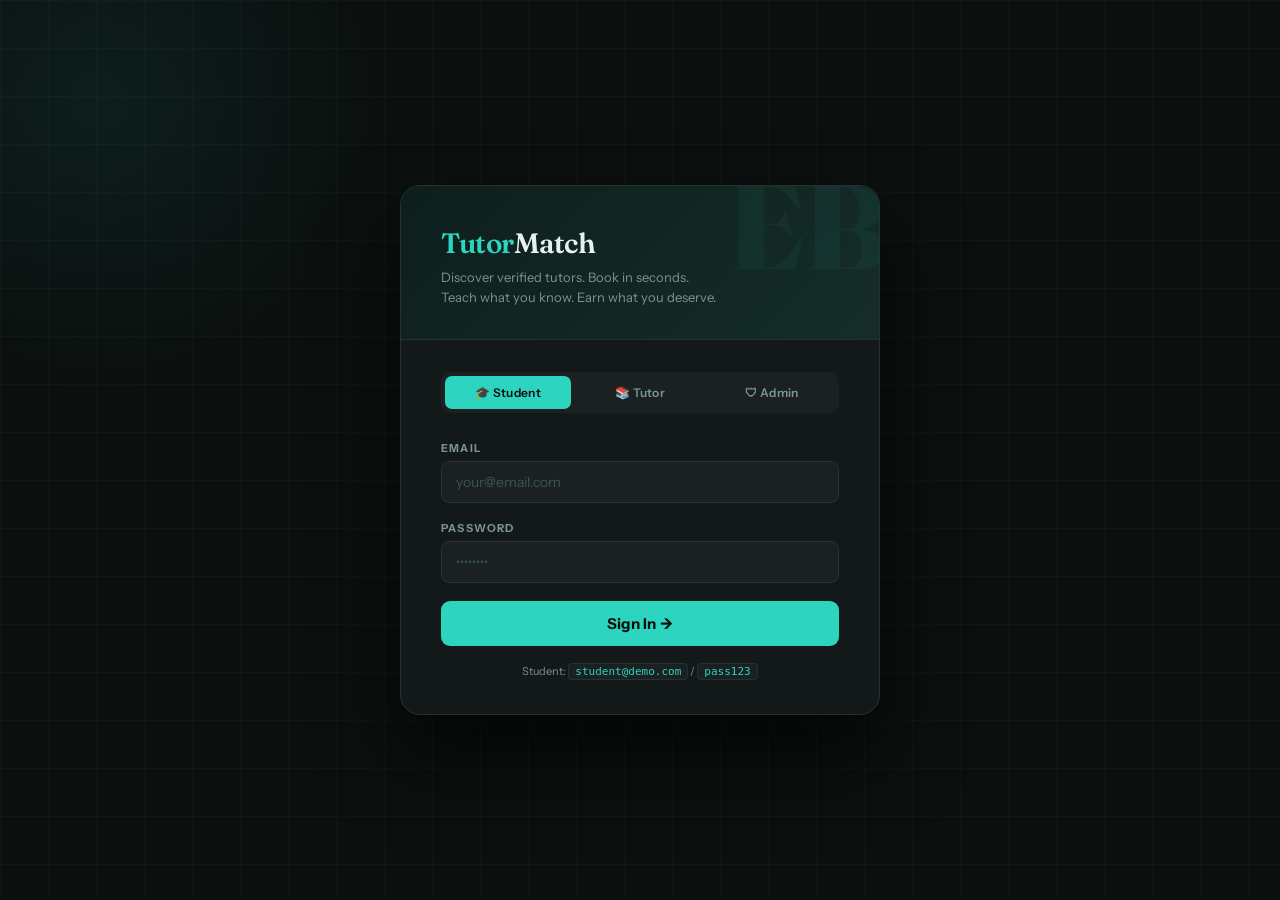
==== frontend/index.html @ 18d2d432 "Update print statement from 'Hello' to 'Goodbye'" ====
<!-- final deploy -->
<!-- finallll deploy -->
<!-- final deploy with ci cd -->
<!DOCTYPE html>
<html lang="en">
<head>
<meta charset="UTF-8">
<meta name="viewport" content="width=device-width, initial-scale=1.0">
<title>TutorMatch — Tutor Booking Platform</title>
  
<link href="https://fonts.googleapis.com/css2?family=Fraunces:ital,wght@0,300;0,600;0,900;1,300;1,600&family=Instrument+Sans:wght@400;500;600;700&display=swap" rel="stylesheet">
<style>
*, *::before, *::after { box-sizing: border-box; margin: 0; padding: 0; }

:root {
  --bg:       #0b0f0e;
  --surface:  #131918;
  --panel:    #1a2120;
  --border:   #253330;
  --teal:     #2dd4bf;
  --teal-dim: #1a8070;
  --amber:    #f59e0b;
  --red:      #f87171;
  --green:    #4ade80;
  --text:     #e8f0ef;
  --muted:    #7a9490;
  --white:    #ffffff;
}

body {
  font-family: 'Instrument Sans', sans-serif;
  background: var(--bg);
  color: var(--text);
  min-height: 100vh;
  overflow-x: hidden;
}

/* ─── SCREENS ─── */
.screen { display: none; min-height: 100vh; flex-direction: column; }
.screen.active { display: flex; }

/* ─── TOAST ─── */
#toast {
  position: fixed; bottom: 28px; right: 28px;
  background: var(--surface);
  border: 1px solid var(--border);
  border-left: 3px solid var(--teal);
  color: var(--text);
  padding: 13px 20px;
  border-radius: 10px;
  font-size: 13px; font-weight: 500;
  box-shadow: 0 20px 40px rgba(0,0,0,0.5);
  transform: translateY(20px); opacity: 0;
  transition: all .3s cubic-bezier(.4,0,.2,1);
  z-index: 9999; max-width: 300px;
}
#toast.show { transform: translateY(0); opacity: 1; }
#toast.err  { border-left-color: var(--red); }
#toast.ok   { border-left-color: var(--green); }

/* ═══════════════════════════════════════════
   LOGIN SCREEN
═══════════════════════════════════════════ */
#loginScreen {
  align-items: center; justify-content: center;
  background: var(--bg);
  position: relative; overflow: hidden;
  padding: 24px;
}

/* animated background grid */
#loginScreen::before {
  content: '';
  position: absolute; inset: 0;
  background-image:
    linear-gradient(rgba(45,212,191,.04) 1px, transparent 1px),
    linear-gradient(90deg, rgba(45,212,191,.04) 1px, transparent 1px);
  background-size: 48px 48px;
  animation: gridshift 20s linear infinite;
}
@keyframes gridshift { from { background-position: 0 0; } to { background-position: 48px 48px; } }

#loginScreen::after {
  content: '';
  position: absolute;
  width: 600px; height: 600px;
  background: radial-gradient(circle, rgba(45,212,191,.08) 0%, transparent 70%);
  top: -200px; left: -200px;
  border-radius: 50%;
  pointer-events: none;
}

.login-box {
  position: relative; z-index: 1;
  width: 100%; max-width: 480px;
  background: var(--surface);
  border: 1px solid var(--border);
  border-radius: 20px;
  overflow: hidden;
  box-shadow: 0 40px 80px rgba(0,0,0,.6);
  animation: fadeUp .5s ease both;
}
@keyframes fadeUp { from { opacity:0; transform: translateY(24px); } to { opacity:1; transform: translateY(0); } }

.login-hero {
  background: linear-gradient(135deg, #0d1f1c 0%, #162d29 100%);
  padding: 40px 40px 32px;
  border-bottom: 1px solid var(--border);
  position: relative; overflow: hidden;
}
.login-hero::before {
  content: 'EB';
  position: absolute; right: -10px; top: -20px;
  font-family: 'Fraunces', serif; font-size: 120px; font-weight: 900;
  color: rgba(45,212,191,.06); line-height: 1; pointer-events: none;
}
.login-logo {
  font-family: 'Fraunces', serif;
  font-size: 28px; font-weight: 600;
  color: var(--teal);
  letter-spacing: -0.5px;
}
.login-logo span { color: var(--text); }
.login-tagline {
  margin-top: 8px;
  font-size: 13px; color: var(--muted);
  line-height: 1.5;
}

.login-body { padding: 32px 40px; }

.role-tabs {
  display: grid; grid-template-columns: 1fr 1fr 1fr;
  gap: 6px; margin-bottom: 28px;
  background: var(--panel); border-radius: 10px; padding: 4px;
}
.role-tab {
  padding: 9px 4px;
  border: none; border-radius: 7px;
  background: transparent;
  color: var(--muted); font-family: 'Instrument Sans', sans-serif;
  font-size: 12px; font-weight: 600;
  cursor: pointer; transition: all .2s;
  letter-spacing: .3px;
}
.role-tab.on { background: var(--teal); color: #0b0f0e; }

.field { margin-bottom: 18px; }
.field label {
  display: block; margin-bottom: 6px;
  font-size: 11px; font-weight: 700;
  letter-spacing: 1.2px; text-transform: uppercase;
  color: var(--muted);
}
.field input, .field select, .field textarea {
  width: 100%;
  padding: 11px 14px;
  background: var(--panel);
  border: 1.5px solid var(--border);
  border-radius: 8px;
  color: var(--text);
  font-family: 'Instrument Sans', sans-serif;
  font-size: 14px;
  outline: none; transition: border-color .2s;
}
.field input:focus, .field select:focus, .field textarea:focus {
  border-color: var(--teal);
}
.field input::placeholder, .field textarea::placeholder { color: #3a5550; }
select option { background: var(--panel); }

.btn-main {
  width: 100%; padding: 13px;
  background: var(--teal); color: #0b0f0e;
  border: none; border-radius: 9px;
  font-family: 'Instrument Sans', sans-serif;
  font-size: 15px; font-weight: 700;
  cursor: pointer; transition: all .2s;
  letter-spacing: .2px;
}
.btn-main:hover { background: #25c4b0; transform: translateY(-1px); box-shadow: 0 8px 24px rgba(45,212,191,.25); }
.btn-main:active { transform: translateY(0); }

.login-demo {
  margin-top: 16px;
  font-size: 11px; color: var(--muted);
  text-align: center; line-height: 1.8;
}
.login-demo code {
  background: var(--panel); border: 1px solid var(--border);
  padding: 1px 6px; border-radius: 4px;
  color: var(--teal); font-size: 11px;
}

/* ═══════════════════════════════════════════
   APP SHELL (Student + Tutor + Admin)
═══════════════════════════════════════════ */
.app-shell { display: flex; flex-direction: column; flex: 1; }

/* ─── TOPBAR ─── */
.topbar {
  display: flex; align-items: center;
  padding: 0 28px;
  height: 56px;
  background: var(--surface);
  border-bottom: 1px solid var(--border);
  position: sticky; top: 0; z-index: 100;
  gap: 16px;
}
.topbar-logo {
  font-family: 'Fraunces', serif; font-size: 20px; font-weight: 600;
  color: var(--teal); margin-right: 8px;
  letter-spacing: -.3px;
}
.topbar-logo span { color: var(--muted); font-weight: 300; }
.topbar-role {
  font-size: 10px; font-weight: 700; letter-spacing: 1.5px;
  text-transform: uppercase;
  color: var(--teal);
  background: rgba(45,212,191,.1);
  border: 1px solid rgba(45,212,191,.2);
  padding: 3px 10px; border-radius: 20px;
}
.topbar-right { margin-left: auto; display: flex; align-items: center; gap: 12px; }
.topbar-user { font-size: 13px; color: var(--muted); }
.btn-logout {
  padding: 6px 14px;
  background: transparent; border: 1px solid var(--border);
  border-radius: 7px; color: var(--muted);
  font-family: 'Instrument Sans', sans-serif; font-size: 12px; font-weight: 600;
  cursor: pointer; transition: all .2s;
}
.btn-logout:hover { border-color: var(--red); color: var(--red); }

/* ─── LAYOUT ─── */
.app-body { display: flex; flex: 1; }

.sidebar {
  width: 200px; flex-shrink: 0;
  background: var(--surface);
  border-right: 1px solid var(--border);
  padding: 20px 12px;
  display: flex; flex-direction: column; gap: 4px;
  position: sticky; top: 56px;
  height: calc(100vh - 56px);
  overflow-y: auto;
}
.nav-btn {
  display: flex; align-items: center; gap: 10px;
  padding: 9px 12px; border-radius: 8px;
  border: none; background: transparent;
  color: var(--muted); font-family: 'Instrument Sans', sans-serif;
  font-size: 13px; font-weight: 500;
  cursor: pointer; transition: all .15s;
  text-align: left; width: 100%;
}
.nav-btn .ni { font-size: 15px; width: 18px; text-align: center; }
.nav-btn:hover { background: var(--panel); color: var(--text); }
.nav-btn.on { background: rgba(45,212,191,.12); color: var(--teal); font-weight: 600; }

.content { flex: 1; padding: 36px 40px; overflow-y: auto; max-width: 1100px; }

/* ─── PAGE SECTIONS ─── */
.tab-pane { display: none; }
.tab-pane.on { display: block; animation: fadeUp .3s ease both; }

.ph { margin-bottom: 28px; }
.ph h1 { font-family: 'Fraunces', serif; font-size: 30px; font-weight: 600; color: var(--white); letter-spacing: -.5px; }
.ph p  { margin-top: 5px; font-size: 13px; color: var(--muted); }

/* ─── STAT CARDS ─── */
.stats { display: grid; grid-template-columns: repeat(auto-fit, minmax(140px, 1fr)); gap: 14px; margin-bottom: 30px; }
.stat-card {
  background: var(--surface); border: 1px solid var(--border);
  border-radius: 12px; padding: 18px 20px;
  position: relative; overflow: hidden;
}
.stat-card::before {
  content: ''; position: absolute;
  top: 0; left: 0; right: 0; height: 2px;
}
.stat-card.t  { } .stat-card.t::before  { background: var(--teal); }
.stat-card.a  { } .stat-card.a::before  { background: var(--amber); }
.stat-card.g  { } .stat-card.g::before  { background: var(--green); }
.stat-card.r  { } .stat-card.r::before  { background: var(--red); }
.stat-num { font-family: 'Fraunces', serif; font-size: 38px; font-weight: 600; color: var(--white); line-height: 1; }
.stat-lbl { font-size: 11px; color: var(--muted); margin-top: 4px; font-weight: 600; letter-spacing: .5px; }

/* ─── TUTOR GRID ─── */
.tutor-grid { display: grid; grid-template-columns: repeat(auto-fill, minmax(260px, 1fr)); gap: 18px; }
.tutor-card {
  background: var(--surface); border: 1px solid var(--border);
  border-radius: 14px; overflow: hidden;
  transition: all .2s; cursor: pointer;
}
.tutor-card:hover { border-color: var(--teal-dim); transform: translateY(-3px); box-shadow: 0 16px 40px rgba(0,0,0,.4); }
.tc-head {
  padding: 20px; display: flex; align-items: center; gap: 14px;
  background: var(--panel);
}
.ava {
  width: 48px; height: 48px; border-radius: 50%;
  display: flex; align-items: center; justify-content: center;
  font-family: 'Fraunces', serif; font-size: 18px; font-weight: 600;
  flex-shrink: 0; color: #0b0f0e;
}
.tc-name { font-family: 'Fraunces', serif; font-size: 16px; font-weight: 600; color: var(--white); }
.tc-sub  { font-size: 12px; color: var(--teal); margin-top: 2px; }
.tc-body { padding: 16px 20px; }
.tc-rate { font-size: 18px; font-weight: 700; color: var(--amber); margin-bottom: 8px; }
.tc-rate span { font-size: 12px; color: var(--muted); font-weight: 400; }
.tc-bio { font-size: 12px; color: var(--muted); line-height: 1.6; margin-bottom: 14px; }
.chips { display: flex; flex-wrap: wrap; gap: 5px; margin-bottom: 14px; }
.chip {
  font-size: 10px; font-weight: 600; letter-spacing: .3px;
  padding: 3px 9px; border-radius: 20px;
  background: var(--panel); border: 1px solid var(--border);
  color: var(--muted);
}
.btn-book-card {
  width: 100%; padding: 10px;
  background: var(--teal); color: #0b0f0e;
  border: none; border-radius: 8px;
  font-family: 'Instrument Sans', sans-serif;
  font-size: 13px; font-weight: 700;
  cursor: pointer; transition: all .2s;
}
.btn-book-card:hover { background: #25c4b0; }

/* ─── BADGE ─── */
.badge {
  display: inline-flex; align-items: center; gap: 4px;
  font-size: 11px; font-weight: 600; letter-spacing: .3px;
  padding: 3px 10px; border-radius: 20px;
}
.badge.pending  { background: rgba(245,158,11,.12); color: var(--amber); border: 1px solid rgba(245,158,11,.3); }
.badge.approved { background: rgba(74,222,128,.12); color: var(--green); border: 1px solid rgba(74,222,128,.3); }
.badge.rejected { background: rgba(248,113,113,.12); color: var(--red);   border: 1px solid rgba(248,113,113,.3); }
.badge.confirmed{ background: rgba(45,212,191,.12);  color: var(--teal);  border: 1px solid rgba(45,212,191,.3); }
.badge.cancelled{ background: rgba(122,148,144,.12); color: var(--muted); border: 1px solid var(--border); }

/* ─── TABLE ─── */
.tbl-wrap { background: var(--surface); border: 1px solid var(--border); border-radius: 12px; overflow: hidden; }
table { width: 100%; border-collapse: collapse; }
thead th {
  background: var(--panel); padding: 11px 16px;
  font-size: 10px; font-weight: 700; letter-spacing: 1.2px;
  text-transform: uppercase; color: var(--muted);
  text-align: left; border-bottom: 1px solid var(--border);
}
tbody td { padding: 13px 16px; font-size: 13px; border-bottom: 1px solid var(--border); }
tbody tr:last-child td { border-bottom: none; }
tbody tr:hover td { background: rgba(255,255,255,.015); }
.td-name { font-weight: 600; color: var(--white); }

/* ─── PROFILE CARD ─── */
.profile-card {
  background: var(--surface); border: 1px solid var(--border);
  border-radius: 16px; padding: 32px 36px; max-width: 620px;
}
.profile-top {
  display: flex; align-items: center; gap: 18px;
  margin-bottom: 28px; padding-bottom: 28px;
  border-bottom: 1px solid var(--border);
}
.profile-ava {
  width: 68px; height: 68px; border-radius: 50%;
  display: flex; align-items: center; justify-content: center;
  font-family: 'Fraunces', serif; font-size: 26px; font-weight: 600;
  color: #0b0f0e; flex-shrink: 0;
}
.profile-name { font-family: 'Fraunces', serif; font-size: 22px; font-weight: 600; color: var(--white); }
.profile-role { font-size: 12px; color: var(--muted); margin-top: 4px; }
.two-col { display: grid; grid-template-columns: 1fr 1fr; gap: 16px; }
.btn-save {
  padding: 11px 28px;
  background: var(--teal); color: #0b0f0e;
  border: none; border-radius: 8px;
  font-family: 'Instrument Sans', sans-serif; font-size: 14px; font-weight: 700;
  cursor: pointer; transition: all .2s; margin-top: 6px;
}
.btn-save:hover { background: #25c4b0; }

/* ─── SLOT PICKER ─── */
.slot-grid { display: flex; flex-wrap: wrap; gap: 7px; margin-top: 4px; }
.slot {
  padding: 6px 13px; border-radius: 20px;
  background: var(--panel); border: 1.5px solid var(--border);
  color: var(--muted); font-size: 12px; font-weight: 600;
  cursor: pointer; transition: all .15s; user-select: none;
}
.slot.on { background: rgba(45,212,191,.15); border-color: var(--teal); color: var(--teal); }

/* ─── MODAL ─── */
.overlay {
  display: none; position: fixed; inset: 0;
  background: rgba(0,0,0,.7); backdrop-filter: blur(6px);
  z-index: 900; align-items: center; justify-content: center; padding: 20px;
}
.overlay.open { display: flex; }
.modal {
  background: var(--surface); border: 1px solid var(--border);
  border-radius: 18px; width: 100%; max-width: 500px;
  overflow: hidden; box-shadow: 0 40px 80px rgba(0,0,0,.6);
  animation: fadeUp .25s ease both;
}
.modal-head {
  padding: 22px 26px; border-bottom: 1px solid var(--border);
  display: flex; align-items: center; justify-content: space-between;
}
.modal-title { font-family: 'Fraunces', serif; font-size: 20px; font-weight: 600; color: var(--white); }
.modal-close { background: none; border: none; color: var(--muted); font-size: 24px; cursor: pointer; line-height: 1; }
.modal-close:hover { color: var(--text); }
.modal-body { padding: 26px; }
.modal-tutor-strip {
  display: flex; align-items: center; gap: 12px;
  background: var(--panel); border-radius: 10px; padding: 14px 16px;
  margin-bottom: 22px; border: 1px solid var(--border);
}
.modal-tutor-info .name { font-weight: 700; font-size: 15px; color: var(--white); }
.modal-tutor-info .sub  { font-size: 12px; color: var(--teal); margin-top: 2px; }
.modal-rate { margin-left: auto; text-align: right; }
.modal-rate .amt { font-size: 16px; font-weight: 700; color: var(--amber); }
.modal-rate .lbl { font-size: 10px; color: var(--muted); }

/* ─── EMPTY STATE ─── */
.empty {
  text-align: center; padding: 60px 20px; color: var(--muted);
}
.empty .ei { font-size: 44px; margin-bottom: 12px; }
.empty h3 { font-family: 'Fraunces', serif; font-size: 20px; color: var(--text); margin-bottom: 6px; }
.empty p  { font-size: 13px; }

/* ─── VALIDATION QUEUE ─── */
.q-card {
  background: var(--surface); border: 1px solid var(--border);
  border-radius: 12px; padding: 18px 22px;
  display: flex; align-items: flex-start; gap: 16px;
  margin-bottom: 12px; transition: border-color .2s;
}
.q-card:hover { border-color: var(--teal-dim); }
.q-info { flex: 1; }
.q-name { font-family: 'Fraunces', serif; font-size: 17px; font-weight: 600; color: var(--white); }
.q-detail { font-size: 12px; color: var(--muted); margin-top: 4px; line-height: 1.6; }
.q-actions { display: flex; gap: 8px; align-items: flex-start; flex-shrink: 0; }
.btn-sm {
  padding: 7px 14px; border-radius: 7px;
  font-family: 'Instrument Sans', sans-serif; font-size: 12px; font-weight: 700;
  cursor: pointer; border: none; transition: all .15s;
}
.btn-approve { background: rgba(74,222,128,.15); color: var(--green); border: 1px solid rgba(74,222,128,.3); }
.btn-approve:hover { background: var(--green); color: #0b0f0e; }
.btn-reject  { background: rgba(248,113,113,.15); color: var(--red); border: 1px solid rgba(248,113,113,.3); }
.btn-reject:hover  { background: var(--red);   color: #fff; }
.btn-cancel-book { background: rgba(122,148,144,.15); color: var(--muted); border: 1px solid var(--border); }
.btn-cancel-book:hover { background: var(--red); color: #fff; border-color: var(--red); }

/* ─── VERIFY BANNER ─── */
.verify-banner {
  background: rgba(245,158,11,.07);
  border: 1px solid rgba(245,158,11,.25);
  border-radius: 10px; padding: 16px 20px;
  margin-bottom: 24px; display: flex; gap: 14px;
  align-items: flex-start;
}
.vb-icon { font-size: 20px; flex-shrink: 0; }
.vb-title { font-weight: 700; color: var(--amber); font-size: 14px; }
.vb-text  { font-size: 12px; color: var(--muted); margin-top: 3px; line-height: 1.5; }

/* responsive */
@media (max-width: 700px) {
  .sidebar { display: none; }
  .content { padding: 20px 16px; }
  .two-col { grid-template-columns: 1fr; }
  .login-box .login-body { padding: 24px 24px; }
  .login-box .login-hero { padding: 28px 24px; }
}
</style>
</head>
<body>

<!-- ══════════════════════════════════════════
     LOGIN SCREEN
══════════════════════════════════════════ -->
<div id="loginScreen" class="screen active">
  <div class="login-box">
    <div class="login-hero">
      <div class="login-logo">Tutor<span>Match</span></div>
      <div class="login-tagline">Discover verified tutors. Book in seconds.<br>Teach what you know. Earn what you deserve.</div>
    </div>
    <div class="login-body">
      <div class="role-tabs" id="roleTabs">
        <button class="role-tab on" onclick="setRole('student',this)">🎓 Student</button>
        <button class="role-tab"   onclick="setRole('tutor',this)">📚 Tutor</button>
        <button class="role-tab"   onclick="setRole('admin',this)">🛡 Admin</button>
      </div>
      <div class="field">
        <label>Email</label>
        <input id="lEmail" type="email" placeholder="your@email.com" autocomplete="email">
       
      </div>
      <div class="field">
        <label>Password</label>
        <input id="lPass" type="password" placeholder="••••••••" autocomplete="current-password">
      </div>
      <button class="btn-main" onclick="doLogin()">Sign In →</button>
      <div class="login-demo" id="loginDemo">
        Student: <code>student@demo.com</code> / <code>pass123</code>
      </div>
    </div>
  </div>
</div>

<!-- ══════════════════════════════════════════
     STUDENT SCREEN
══════════════════════════════════════════ -->
<div id="studentScreen" class="screen">
  <div class="app-shell">
    <div class="topbar">
      <div class="topbar-logo">Tutor<span>Match</span></div>
      <span class="topbar-role">Student</span>
      <div class="topbar-right">
        <span class="topbar-user" id="stu-username"></span>
        <button class="btn-logout" onclick="doLogout()">Sign out</button>
      </div>
    </div>
    <div class="app-body">
      <div class="sidebar">
        <button class="nav-btn on" onclick="stuTab('browse',this)"><span class="ni">🔍</span> Browse Tutors</button>
        <button class="nav-btn"   onclick="stuTab('bookings',this)"><span class="ni">📅</span> My Bookings</button>
        <button class="nav-btn"   onclick="stuTab('sprofile',this)"><span class="ni">👤</span> Profile</button>
      </div>
      <div class="content">

        <!-- Browse -->
        <div class="tab-pane on" id="stu-browse">
          <div class="ph">
            <h1>Find a Tutor</h1>
            <p>All tutors are verified by our admin team before appearing here.</p>
          </div>
          <div class="stats" id="stu-stats"></div>
          <div class="tutor-grid" id="tutorGrid"></div>
        </div>

        <!-- My Bookings -->
        <div class="tab-pane" id="stu-bookings">
          <div class="ph"><h1>My Bookings</h1><p>Track all your scheduled sessions.</p></div>
          <div class="tbl-wrap">
            <table>
              <thead><tr><th>Tutor</th><th>Subject</th><th>Date</th><th>Time</th><th>Notes</th><th>Status</th><th></th></tr></thead>
              <tbody id="stuBookTbl"></tbody>
            </table>
          </div>
        </div>

        <!-- Profile -->
        <div class="tab-pane" id="stu-sprofile">
          <div class="ph"><h1>My Profile</h1></div>
          <div class="profile-card">
            <div class="profile-top">
              <div class="profile-ava" id="stu-pava"></div>
              <div><div class="profile-name" id="stu-pname"></div><div class="profile-role">Student Account</div></div>
            </div>
            <div class="two-col">
              <div class="field"><label>Full Name</label><input id="stu-p-name" placeholder="Your name"></div>
              <div class="field"><label>Email</label><input id="stu-p-email" disabled></div>
            </div>
            <button class="btn-save" onclick="saveStuProfile()">Save Changes</button>
          </div>
        </div>

      </div>
    </div>
  </div>
</div>

<!-- ══════════════════════════════════════════
     TUTOR SCREEN
══════════════════════════════════════════ -->
<div id="tutorScreen" class="screen">
  <div class="app-shell">
    <div class="topbar">
      <div class="topbar-logo">Tutor<span>Match</span></div>
      <span class="topbar-role">Tutor</span>
      <div class="topbar-right">
        <span class="topbar-user" id="tut-username"></span>
        <button class="btn-logout" onclick="doLogout()">Sign out</button>
      </div>
    </div>
    <div class="app-body">
      <div class="sidebar">
        <button class="nav-btn on" onclick="tutTab('tdash',this)"><span class="ni">📊</span> Dashboard</button>
        <button class="nav-btn"   onclick="tutTab('tprofile',this)"><span class="ni">👤</span> My Profile</button>
        <button class="nav-btn"   onclick="tutTab('tsessions',this)"><span class="ni">📅</span> Sessions</button>
      </div>
      <div class="content">

        <!-- Dashboard -->
        <div class="tab-pane on" id="tut-tdash">
          <div class="ph"><h1 id="tut-welcome"></h1><p>Here's your session overview.</p></div>
          <div id="tut-banner"></div>
          <div class="stats" id="tut-stats"></div>
          <div class="ph" style="margin-bottom:16px;"><h1 style="font-size:20px">Upcoming Sessions</h1></div>
          <div class="tbl-wrap">
            <table>
              <thead><tr><th>Student</th><th>Date</th><th>Time</th><th>Notes</th><th>Status</th></tr></thead>
              <tbody id="tutDashTbl"></tbody>
            </table>
          </div>
        </div>

        <!-- Profile -->
        <div class="tab-pane" id="tut-tprofile">
          <div class="ph"><h1>Tutor Profile</h1><p>Complete all fields and submit for admin verification.</p></div>
          <div class="profile-card" style="max-width:700px">
            <div class="profile-top">
              <div class="profile-ava" id="tut-pava"></div>
              <div>
                <div class="profile-name" id="tut-pname"></div>
                <div style="margin-top:6px" id="tut-pbadge"></div>
              </div>
            </div>
            <div class="two-col">
              <div class="field"><label>Full Name</label><input id="tp-name" placeholder="Dr. Jane Smith"></div>
              <div class="field"><label>Subject / Expertise</label><input id="tp-subject" placeholder="e.g. Mathematics, Physics"></div>
            </div>
            <div class="two-col">
              <div class="field"><label>Hourly Rate (₹)</label><input id="tp-rate" type="number" placeholder="600"></div>
              <div class="field"><label>Experience (years)</label><input id="tp-exp" type="number" placeholder="4"></div>
            </div>
            <div class="field"><label>Qualifications</label><input id="tp-qual" placeholder="e.g. M.Sc Mathematics, B.Ed"></div>
            <div class="field">
              <label>Bio (tell students about yourself)</label>
              <textarea id="tp-bio" rows="3" placeholder="Describe your teaching approach, background, achievements…"></textarea>
            </div>
            <div class="field">
              <label>Available Time Slots</label>
              <div class="slot-grid" id="slotGrid"></div>
            </div>
            <button class="btn-save" onclick="saveTutorProfile()">Save & Submit for Review</button>
          </div>
        </div>

        <!-- Sessions -->
        <div class="tab-pane" id="tut-tsessions">
          <div class="ph"><h1>All Sessions</h1></div>
          <div class="tbl-wrap">
            <table>
              <thead><tr><th>Student</th><th>Subject</th><th>Date</th><th>Time</th><th>Notes</th><th>Status</th></tr></thead>
              <tbody id="tutAllTbl"></tbody>
            </table>
          </div>
        </div>

      </div>
    </div>
  </div>
</div>

<!-- ══════════════════════════════════════════
     ADMIN SCREEN
══════════════════════════════════════════ -->
<div id="adminScreen" class="screen">
  <div class="app-shell">
    <div class="topbar">
      <div class="topbar-logo">Tutor<span>Match</span></div>
      <span class="topbar-role" style="background:rgba(245,158,11,.1);color:var(--amber);border-color:rgba(245,158,11,.25)">Admin</span>
      <div class="topbar-right">
        <button class="btn-logout" onclick="doLogout()">Sign out</button>
      </div>
    </div>
    <div class="app-body">
      <div class="sidebar">
        <button class="nav-btn on" onclick="admTab('aqueue',this)"><span class="ni">✅</span> Validation Queue</button>
        <button class="nav-btn"   onclick="admTab('atutors',this)"><span class="ni">👥</span> All Tutors</button>
        <button class="nav-btn"   onclick="admTab('abookings',this)"><span class="ni">📋</span> All Bookings</button>
      </div>
      <div class="content">

        <!-- Queue -->
        <div class="tab-pane on" id="adm-aqueue">
          <div class="ph"><h1>Validation Queue</h1><p>Review and approve tutor applications before they appear to students.</p></div>
          <div id="queueList"></div>
        </div>

        <!-- Tutors -->
        <div class="tab-pane" id="adm-atutors">
          <div class="ph"><h1>All Tutors</h1></div>
          <div class="tbl-wrap">
            <table>
              <thead><tr><th>Name</th><th>Subject</th><th>Rate</th><th>Exp</th><th>Status</th><th>Bookings</th></tr></thead>
              <tbody id="admTutTbl"></tbody>
            </table>
          </div>
        </div>

        <!-- Bookings -->
        <div class="tab-pane" id="adm-abookings">
          <div class="ph"><h1>All Bookings</h1></div>
          <div class="tbl-wrap">
            <table>
              <thead><tr><th>Student</th><th>Tutor</th><th>Subject</th><th>Date</th><th>Time</th><th>Status</th></tr></thead>
              <tbody id="admBookTbl"></tbody>
            </table>
          </div>
        </div>

      </div>
    </div>
  </div>
</div>

<!-- ══════════════════════════════════════════
     BOOKING MODAL
══════════════════════════════════════════ -->
<div class="overlay" id="bookModal">
  <div class="modal">
    <div class="modal-head">
      <div class="modal-title">Book a Session</div>
      <button class="modal-close" onclick="closeModal()">×</button>
    </div>
    <div class="modal-body">
      <div class="modal-tutor-strip">
        <div class="ava" id="m-ava" style="width:42px;height:42px;font-size:15px;"></div>
        <div class="modal-tutor-info">
          <div class="name" id="m-name"></div>
          <div class="sub"  id="m-sub"></div>
        </div>
        <div class="modal-rate">
          <div class="amt" id="m-rate"></div>
          <div class="lbl">per hour</div>
        </div>
      </div>
      <div class="two-col">
        <div class="field">
          <label>Date</label>
          <input id="bk-date" type="date">
        </div>
        <div class="field">
          <label>Time Slot</label>
          <select id="bk-time"><option value="">Select slot…</option></select>
        </div>
      </div>
      <div class="field">
        <label>Topic / Notes</label>
        <textarea id="bk-notes" rows="3" placeholder="What would you like to cover?"></textarea>
      </div>
      <button class="btn-main" onclick="confirmBook()">Confirm Booking →</button>
    </div>
  </div>
</div>

<div id="toast"></div>

<!-- ══════════════════════════════════════════
     SCRIPT
══════════════════════════════════════════ -->
<script>
/* ── DATA ── */
const USERS = {
  'student@demo.com':  { pw:'pass123',  role:'student', name:'Aanya Sharma' },
  'student2@demo.com': { pw:'pass123',  role:'student', name:'Rohan Verma' },
  'tutor@demo.com':    { pw:'pass123',  role:'tutor',   name:'Dr. Rajan Nair' },
  'tutor2@demo.com':   { pw:'pass123',  role:'tutor',   name:'Priya Krishnan' },
  'tutor3@demo.com':   { pw:'pass123',  role:'tutor',   name:'Arjun Mehta' },
  'admin@demo.com':    { pw:'admin123', role:'admin',   name:'Admin' },
};

const PALETTE = ['#2dd4bf','#f59e0b','#a78bfa','#f472b6','#34d399','#60a5fa'];

let tutors = [
  { id:'t1', email:'tutor@demo.com',  name:'Dr. Rajan Nair',   subject:'Mathematics',     rate:800, exp:8,  qual:'PhD Mathematics, IIT Madras',     bio:'IIT alumnus with 8 years of teaching experience. Specialises in calculus, linear algebra and statistics.',                     status:'approved', slots:['9:00 AM','11:00 AM','3:00 PM','6:00 PM'],  color:'#2dd4bf' },
  { id:'t2', email:'tutor2@demo.com', name:'Priya Krishnan',   subject:'Physics',          rate:650, exp:5,  qual:'M.Sc Physics, Anna University',    bio:'Passionate about making physics intuitive. Former CSIR researcher. Covers mechanics, optics, and modern physics.',              status:'pending',  slots:['10:00 AM','2:00 PM','5:00 PM'],             color:'#a78bfa' },
  { id:'t3', email:'tutor3@demo.com', name:'Arjun Mehta',      subject:'Computer Science', rate:900, exp:6,  qual:'B.Tech CS, NIT Trichy, ex-Google', bio:'Full-stack engineer turned educator. Teaches DSA, system design, Python and competitive programming.',                       status:'pending',  slots:['7:00 PM','8:00 PM','9:00 AM'],             color:'#f472b6' },
];

let bookings = [
  { id:'b1', tutorId:'t1', tutorName:'Dr. Rajan Nair', tutorSubject:'Mathematics', studentEmail:'student@demo.com',  studentName:'Aanya Sharma', date:'2026-04-15', time:'9:00 AM',  notes:'Calculus - integration by parts', status:'confirmed' },
  { id:'b2', tutorId:'t1', tutorName:'Dr. Rajan Nair', tutorSubject:'Mathematics', studentEmail:'student2@demo.com', studentName:'Rohan Verma',  date:'2026-04-16', time:'11:00 AM', notes:'Linear algebra basics',            status:'confirmed' },
];

const ALL_SLOTS = ['7:00 AM','8:00 AM','9:00 AM','10:00 AM','11:00 AM','12:00 PM','1:00 PM','2:00 PM','3:00 PM','4:00 PM','5:00 PM','6:00 PM','7:00 PM','8:00 PM','9:00 PM'];
let CUR = null;  // current user { email, role, name }
let bookTutorId = null;
let loginRole = 'student';

/* ── HELPERS ── */
const $  = id => document.getElementById(id);
const ini = n => (n||'?').split(' ').map(w=>w[0]).slice(0,2).join('').toUpperCase();
const fmtDate = d => { if(!d) return '—'; const dt = new Date(d+'T00:00:00'); return dt.toLocaleDateString('en-IN',{day:'numeric',month:'short',year:'numeric'}); };

function toast(msg, type='') {
  const t = $('toast');
  t.textContent = msg; t.className = 'show '+(type==='ok'?'ok':type==='err'?'err':'');
  clearTimeout(t._t); t._t = setTimeout(()=>t.className='',3200);
}

function badgeCls(s){ return {pending:'pending',approved:'approved',rejected:'rejected',confirmed:'confirmed',cancelled:'cancelled'}[s]||'pending'; }
function badge(s,icon){ return `<span class="badge ${badgeCls(s)}">${icon||''} ${s}</span>`; }
const ICONS = {pending:'⏳',approved:'✅',rejected:'❌',confirmed:'●',cancelled:'—'};

/* ── LOGIN ── */
const DEMOS = {
  student: 'Student: <code>student@demo.com</code> / <code>pass123</code>',
  tutor:   'Tutor: <code>tutor@demo.com</code> / <code>pass123</code>',
  admin:   'Admin: <code>admin@demo.com</code> / <code>admin123</code>',
};
function setRole(r, el) {
  loginRole = r;
  document.querySelectorAll('.role-tab').forEach(b=>b.classList.remove('on'));
  el.classList.add('on');
  $('loginDemo').innerHTML = DEMOS[r]||'';
}
function doLogin() {
  const email = $('lEmail').value.trim().toLowerCase();
  const pw    = $('lPass').value;
  const u = USERS[email];
  if (!u || u.pw !== pw)          { toast('Wrong email or password','err'); return; }
  if (u.role !== loginRole)       { toast(`This is a ${u.role} account — please select the correct role`,'err'); return; }
  CUR = { email, role: u.role, name: u.name };
  gotoScreen(u.role);
}
function doLogout() {
  CUR = null; bookTutorId = null;
  document.querySelectorAll('.screen').forEach(s=>s.classList.remove('active'));
  $('loginScreen').classList.add('active');
  $('lEmail').value=''; $('lPass').value='';
}

/* ── SCREEN ROUTING ── */
function gotoScreen(role) {
  document.querySelectorAll('.screen').forEach(s=>s.classList.remove('active'));
  const map = {student:'studentScreen',tutor:'tutorScreen',admin:'adminScreen'};
  $(map[role]).classList.add('active');
  if(role==='student') initStudent();
  if(role==='tutor')   initTutor();
  if(role==='admin')   initAdmin();
}

/* ── TAB HELPERS ── */
function switchTab(prefix, tabs, id, btn) {
  tabs.forEach(t => { $(prefix+t).classList.remove('on'); });
  $(prefix+id).classList.add('on');
  document.querySelectorAll(`#${prefix.replace('-','Screen')} .nav-btn`).forEach(b=>b.classList.remove('on'));
  if(btn) btn.classList.add('on');
}

/* ═══ STUDENT ═══ */
function initStudent() {
  $('stu-username').textContent = CUR.name;
  renderTutorGrid();
  stuStats();
}
function stuTab(id, btn) {
  ['browse','bookings','sprofile'].forEach(t=>$('stu-'+t).classList.remove('on'));
  $('stu-'+id).classList.add('on');
  document.querySelectorAll('#studentScreen .nav-btn').forEach(b=>b.classList.remove('on'));
  if(btn) btn.classList.add('on');
  if(id==='bookings') renderStuBookings();
  if(id==='sprofile') renderStuProfile();
}
function stuStats() {
  const approved = tutors.filter(t=>t.status==='approved').length;
  const myB = bookings.filter(b=>b.studentEmail===CUR.email && b.status==='confirmed').length;
  $('stu-stats').innerHTML = `
    <div class="stat-card t"><div class="stat-num">${approved}</div><div class="stat-lbl">Verified Tutors</div></div>
    <div class="stat-card a"><div class="stat-num">${myB}</div><div class="stat-lbl">Active Bookings</div></div>
  `;
}
function renderTutorGrid() {
  const approved = tutors.filter(t=>t.status==='approved');
  const g = $('tutorGrid');
  if(!approved.length){ g.innerHTML=`<div class="empty"><div class="ei">🔍</div><h3>No tutors yet</h3><p>Check back soon — tutors are being verified.</p></div>`; return; }
  g.innerHTML = approved.map(t=>`
    <div class="tutor-card">
      <div class="tc-head">
        <div class="ava" style="background:${t.color}">${ini(t.name)}</div>
        <div><div class="tc-name">${t.name}</div><div class="tc-sub">${t.subject}</div></div>
      </div>
      <div class="tc-body">
        <div class="tc-rate">₹${t.rate}<span> / hr</span></div>
        <div class="chips">
          ${t.qual.split(',').map(q=>`<span class="chip">${q.trim()}</span>`).join('')}
          <span class="chip">${t.exp} yrs exp</span>
        </div>
        <div class="tc-bio">${(t.bio||'').substring(0,100)}${t.bio&&t.bio.length>100?'…':''}</div>
        <button class="btn-book-card" onclick="openModal('${t.id}')">Book Session →</button>
      </div>
    </div>
  `).join('');
}
function renderStuBookings() {
  const rows = bookings.filter(b=>b.studentEmail===CUR.email);
  const tb = $('stuBookTbl');
  if(!rows.length){ tb.innerHTML=`<tr><td colspan="7"><div class="empty" style="padding:40px"><div class="ei">📅</div><h3>No bookings yet</h3><p>Browse tutors to book your first session.</p></div></td></tr>`; return; }
  tb.innerHTML = rows.map(b=>`
    <tr>
      <td class="td-name">${b.tutorName}</td>
      <td>${b.tutorSubject}</td>
      <td>${fmtDate(b.date)}</td>
      <td>${b.time}</td>
      <td style="color:var(--muted);max-width:150px;overflow:hidden;text-overflow:ellipsis;white-space:nowrap">${b.notes||'—'}</td>
      <td>${badge(b.status,ICONS[b.status])}</td>
      <td>${b.status==='confirmed'?`<button class="btn-sm btn-cancel-book" onclick="cancelBook('${b.id}')">Cancel</button>`:'—'}</td>
    </tr>
  `).join('');
}
function cancelBook(id) {
  const b = bookings.find(x=>x.id===id);
  if(b){ b.status='cancelled'; renderStuBookings(); stuStats(); toast('Booking cancelled'); }
}
function renderStuProfile() {
  $('stu-pava').textContent = ini(CUR.name);
  $('stu-pava').style.background = PALETTE[0];
  $('stu-pname').textContent = CUR.name;
  $('stu-p-name').value  = CUR.name;
  $('stu-p-email').value = CUR.email;
}
function saveStuProfile() {
  const n = $('stu-p-name').value.trim();
  if(!n){ toast('Enter your name','err'); return; }
  CUR.name = n; USERS[CUR.email].name = n;
  $('stu-username').textContent = n;
  renderStuProfile();
  toast('Profile saved ✓','ok');
}

/* ═══ TUTOR ═══ */
function initTutor() {
  $('tut-username').textContent = CUR.name;
  const t = tutorByEmail(CUR.email);
  $('tut-welcome').textContent = `Welcome, ${(CUR.name||'').split(' ')[0]} 👋`;
  renderTutorBanner(t);
  tutStats(t);
  renderTutDash(t);
  buildSlotGrid(t);
}
function tutorByEmail(e){ return tutors.find(t=>t.email===e); }
function tutTab(id, btn) {
  ['tdash','tprofile','tsessions'].forEach(t=>$('tut-'+t).classList.remove('on'));
  $('tut-'+id).classList.add('on');
  document.querySelectorAll('#tutorScreen .nav-btn').forEach(b=>b.classList.remove('on'));
  if(btn) btn.classList.add('on');
  if(id==='tprofile') renderTutorProfileForm();
  if(id==='tsessions') renderTutSessions();
}
function renderTutorBanner(t) {
  const status = t ? t.status : 'not_submitted';
  const msgs = {
    not_submitted: ['⚠️ Profile Incomplete','Fill in your tutor profile and submit for admin review to start receiving bookings.'],
    pending:       ['⏳ Verification Pending','Your application is under review. You\'ll be notified once approved.'],
    rejected:      ['❌ Application Rejected','Your application was rejected. Update your profile and resubmit.'],
  };
  if(msgs[status]) {
    const [title,text] = msgs[status];
    $('tut-banner').innerHTML = `<div class="verify-banner"><div class="vb-icon">${title.split(' ')[0]}</div><div><div class="vb-title">${title}</div><div class="vb-text">${text}</div></div></div>`;
  } else {
    $('tut-banner').innerHTML = '';
  }
}
function tutStats(t) {
  if(!t){ $('tut-stats').innerHTML=''; return; }
  const myB = bookings.filter(b=>b.tutorId===t.id);
  const up  = myB.filter(b=>b.status==='confirmed' && new Date(b.date)>=new Date()).length;
  const stu = new Set(myB.map(b=>b.studentEmail)).size;
  $('tut-stats').innerHTML = `
    <div class="stat-card t"><div class="stat-num">${myB.length}</div><div class="stat-lbl">Total Sessions</div></div>
    <div class="stat-card g"><div class="stat-num">${up}</div><div class="stat-lbl">Upcoming</div></div>
    <div class="stat-card a"><div class="stat-num">${stu}</div><div class="stat-lbl">Students</div></div>
  `;
}
function renderTutDash(t) {
  const tb = $('tutDashTbl');
  if(!t){ tb.innerHTML=`<tr><td colspan="5"><div class="empty" style="padding:30px"><div class="ei">👤</div><h3>Complete your profile</h3></div></td></tr>`; return; }
  const rows = bookings.filter(b=>b.tutorId===t.id);
  if(!rows.length){ tb.innerHTML=`<tr><td colspan="5"><div class="empty" style="padding:30px"><div class="ei">📅</div><h3>No sessions yet</h3></div></td></tr>`; return; }
  tb.innerHTML = rows.map(b=>`
    <tr>
      <td class="td-name">${b.studentName}</td>
      <td>${fmtDate(b.date)}</td>
      <td>${b.time}</td>
      <td style="color:var(--muted)">${b.notes||'—'}</td>
      <td>${badge(b.status,ICONS[b.status])}</td>
    </tr>
  `).join('');
}
function renderTutorProfileForm() {
  const t = tutorByEmail(CUR.email)||{};
  $('tut-pava').textContent      = ini(CUR.name);
  $('tut-pava').style.background = t.color||PALETTE[2];
  $('tut-pname').textContent     = CUR.name;
  $('tut-pbadge').innerHTML      = badge(t.status||'not submitted',ICONS[t.status]);
  $('tp-name').value    = t.name||CUR.name;
  $('tp-subject').value = t.subject||'';
  $('tp-rate').value    = t.rate||'';
  $('tp-exp').value     = t.exp||'';
  $('tp-qual').value    = t.qual||'';
  $('tp-bio').value     = t.bio||'';
  buildSlotGrid(t);
}
function buildSlotGrid(t) {
  const sel = t&&t.slots ? t.slots : [];
  $('slotGrid').innerHTML = ALL_SLOTS.map(s=>`
    <div class="slot${sel.includes(s)?' on':''}" onclick="this.classList.toggle('on')">${s}</div>
  `).join('');
}
function saveTutorProfile() {
  const name    = $('tp-name').value.trim();
  const subject = $('tp-subject').value.trim();
  const rate    = +$('tp-rate').value;
  const exp     = +$('tp-exp').value;
  const qual    = $('tp-qual').value.trim();
  const bio     = $('tp-bio').value.trim();
  const slots   = [...document.querySelectorAll('#slotGrid .slot.on')].map(el=>el.textContent);
  if(!name||!subject||!rate){ toast('Name, subject and rate are required','err'); return; }
  if(!slots.length){ toast('Select at least one time slot','err'); return; }

  let t = tutorByEmail(CUR.email);
  if(t){
    Object.assign(t, {name,subject,rate,exp,qual,bio,slots});
    if(t.status==='rejected') t.status='pending';
  } else {
    t = {id:'t'+Date.now(),email:CUR.email,name,subject,rate,exp,qual,bio,status:'pending',slots,color:PALETTE[tutors.length%PALETTE.length]};
    tutors.push(t);
  }
  CUR.name = name; USERS[CUR.email].name = name;
  $('tut-username').textContent = name;
  $('tut-welcome').textContent  = `Welcome, ${name.split(' ')[0]} 👋`;
  renderTutorBanner(t);
  tutStats(t);
  $('tut-pbadge').innerHTML = badge(t.status,ICONS[t.status]);
  $('tut-pname').textContent = name;
  toast('Profile saved & submitted for review ✓','ok');
}
function renderTutSessions() {
  const t  = tutorByEmail(CUR.email);
  const tb = $('tutAllTbl');
  if(!t){ tb.innerHTML=`<tr><td colspan="6"><div class="empty" style="padding:30px"><div class="ei">👤</div><h3>No profile yet</h3></div></td></tr>`; return; }
  const rows = bookings.filter(b=>b.tutorId===t.id);
  if(!rows.length){ tb.innerHTML=`<tr><td colspan="6"><div class="empty" style="padding:30px"><div class="ei">📅</div><h3>No sessions yet</h3></div></td></tr>`; return; }
  tb.innerHTML = rows.map(b=>`
    <tr>
      <td class="td-name">${b.studentName}</td>
      <td>${b.tutorSubject}</td>
      <td>${fmtDate(b.date)}</td>
      <td>${b.time}</td>
      <td style="color:var(--muted)">${b.notes||'—'}</td>
      <td>${badge(b.status,ICONS[b.status])}</td>
    </tr>
  `).join('');
}

/* ═══ BOOKING MODAL ═══ */
function openModal(tid) {
  const t = tutors.find(x=>x.id===tid);
  if(!t) return;
  bookTutorId = tid;
  $('m-ava').textContent   = ini(t.name);
  $('m-ava').style.background = t.color;
  $('m-name').textContent  = t.name;
  $('m-sub').textContent   = t.subject;
  $('m-rate').textContent  = `₹${t.rate}`;
  // min date
  const today = new Date().toISOString().split('T')[0];
  $('bk-date').min   = today;
  $('bk-date').value = '';
  $('bk-notes').value= '';
  const sel = $('bk-time');
  sel.innerHTML = '<option value="">Select slot…</option>' + (t.slots||[]).map(s=>`<option>${s}</option>`).join('');
  $('bookModal').classList.add('open');
}
function closeModal(){ $('bookModal').classList.remove('open'); }
function confirmBook() {
  const date  = $('bk-date').value;
  const time  = $('bk-time').value;
  const notes = $('bk-notes').value.trim();
  if(!date){ toast('Please select a date','err'); return; }
  if(!time){ toast('Please select a time slot','err'); return; }
  const t = tutors.find(x=>x.id===bookTutorId);
  bookings.push({
    id:'b'+Date.now(), tutorId:t.id, tutorName:t.name, tutorSubject:t.subject,
    studentEmail:CUR.email, studentName:CUR.name,
    date, time, notes, status:'confirmed'
  });
  closeModal();
  stuStats(); renderTutorGrid();
  toast('Session booked successfully ✓','ok');
}

/* ═══ ADMIN ═══ */
function initAdmin(){ renderQueue(); }
function admTab(id, btn) {
  ['aqueue','atutors','abookings'].forEach(t=>$('adm-'+t).classList.remove('on'));
  $('adm-'+id).classList.add('on');
  document.querySelectorAll('#adminScreen .nav-btn').forEach(b=>b.classList.remove('on'));
  if(btn) btn.classList.add('on');
  if(id==='aqueue')    renderQueue();
  if(id==='atutors')   renderAdmTutors();
  if(id==='abookings') renderAdmBookings();
}
function renderQueue() {
  const pending = tutors.filter(t=>t.status==='pending'||t.status==='rejected');
  const list = $('queueList');
  if(!pending.length){ list.innerHTML=`<div class="empty"><div class="ei">🎉</div><h3>Queue is clear!</h3><p>No pending applications right now.</p></div>`; return; }
  list.innerHTML = pending.map(t=>`
    <div class="q-card">
      <div class="ava" style="background:${t.color};flex-shrink:0">${ini(t.name)}</div>
      <div class="q-info">
        <div class="q-name">${t.name} ${badge(t.status,ICONS[t.status])}</div>
        <div class="q-detail">
          <strong>Subject:</strong> ${t.subject} &nbsp;|&nbsp;
          <strong>Rate:</strong> ₹${t.rate}/hr &nbsp;|&nbsp;
          <strong>Exp:</strong> ${t.exp} yrs<br>
          <strong>Qual:</strong> ${t.qual||'—'}<br>
          ${t.bio?`<em style="color:var(--muted)">${t.bio.substring(0,120)}${t.bio.length>120?'…':''}</em>`:''}
        </div>
      </div>
      <div class="q-actions">
        <button class="btn-sm btn-approve" onclick="decideTutor('${t.id}','approved')">Approve</button>
        <button class="btn-sm btn-reject"  onclick="decideTutor('${t.id}','rejected')">Reject</button>
      </div>
    </div>
  `).join('');
}
function decideTutor(id, decision) {
  const t = tutors.find(x=>x.id===id);
  if(!t) return;
  t.status = decision;
  renderQueue();
  toast(`Tutor ${decision==='approved'?'approved ✓':'rejected'}`, decision==='approved'?'ok':'err');
}
function renderAdmTutors() {
  const tb = $('admTutTbl');
  if(!tutors.length){ tb.innerHTML=`<tr><td colspan="6"><div class="empty" style="padding:30px"><div class="ei">👥</div><h3>No tutors yet</h3></div></td></tr>`; return; }
  tb.innerHTML = tutors.map(t=>`
    <tr>
      <td><div style="display:flex;align-items:center;gap:10px"><div class="ava" style="width:30px;height:30px;font-size:11px;background:${t.color}">${ini(t.name)}</div><span class="td-name">${t.name}</span></div></td>
      <td>${t.subject}</td>
      <td>₹${t.rate}/hr</td>
      <td>${t.exp} yrs</td>
      <td>${badge(t.status,ICONS[t.status])}</td>
      <td>${bookings.filter(b=>b.tutorId===t.id).length}</td>
    </tr>
  `).join('');
}
function renderAdmBookings() {
  const tb = $('admBookTbl');
  if(!bookings.length){ tb.innerHTML=`<tr><td colspan="6"><div class="empty" style="padding:30px"><div class="ei">📋</div><h3>No bookings yet</h3></div></td></tr>`; return; }
  tb.innerHTML = bookings.map(b=>`
    <tr>
      <td class="td-name">${b.studentName}</td>
      <td>${b.tutorName}</td>
      <td>${b.tutorSubject}</td>
      <td>${fmtDate(b.date)}</td>
      <td>${b.time}</td>
      <td>${badge(b.status,ICONS[b.status])}</td>
    </tr>
  `).join('');
}

/* ── keyboard close modal ── */
document.addEventListener('keydown', e => { if(e.key==='Escape') closeModal(); });
</script>
</body>
</html>
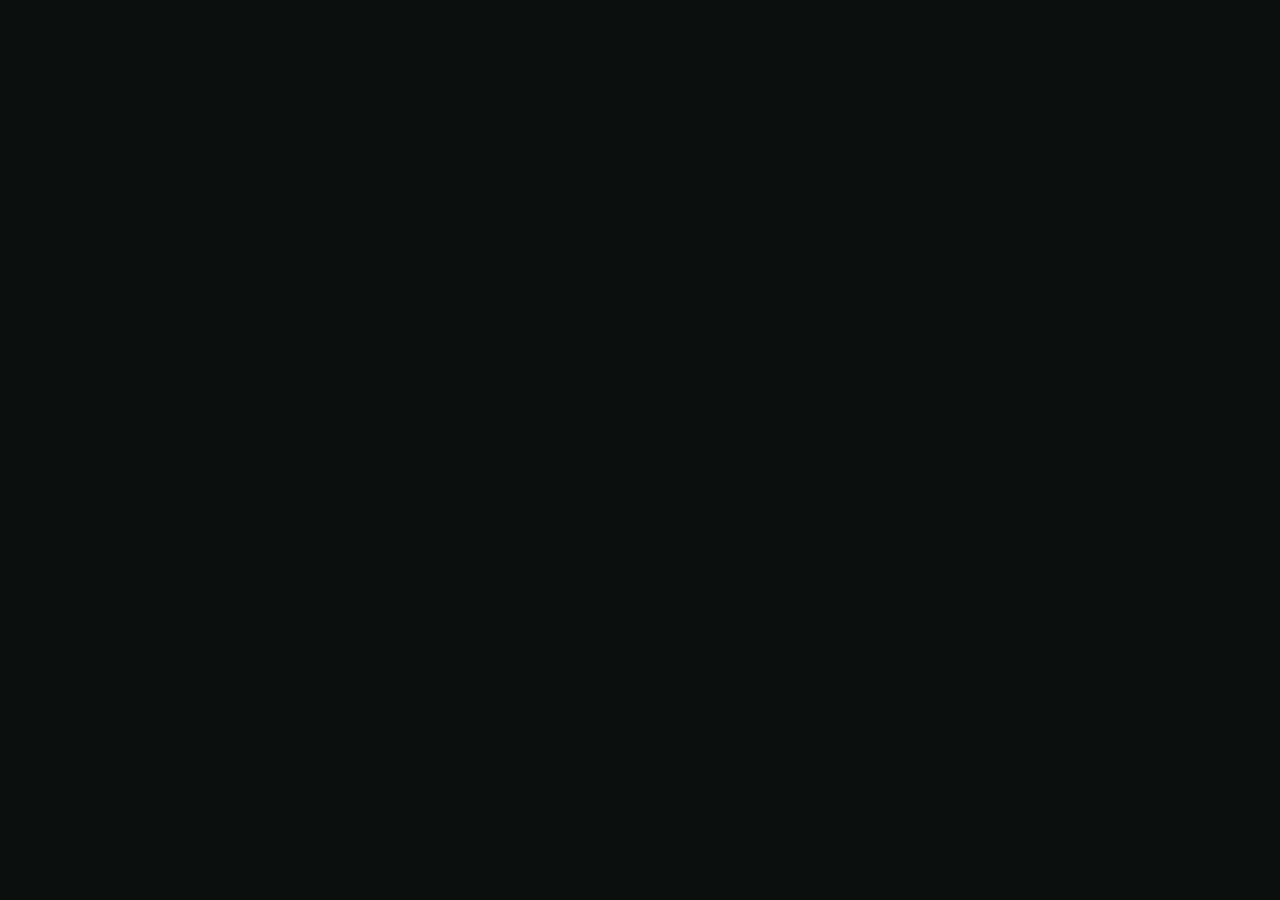
==== commit a63b7960: "Update index.html" ====
--- a/frontend/index.html
+++ b/frontend/index.html
@@ -1,1165 +1,21 @@
-<!-- final deploy -->
-<!-- finallll deploy -->
-<!-- final deploy with ci cd -->
 <!DOCTYPE html>
 <html lang="en">
 <head>
 <meta charset="UTF-8">
 <meta name="viewport" content="width=device-width, initial-scale=1.0">
 <title>TutorMatch — Tutor Booking Platform</title>
-  
-<link href="https://fonts.googleapis.com/css2?family=Fraunces:ital,wght@0,300;0,600;0,900;1,300;1,600&family=Instrument+Sans:wght@400;500;600;700&display=swap" rel="stylesheet">
-<style>
-*, *::before, *::after { box-sizing: border-box; margin: 0; padding: 0; }
 
-:root {
-  --bg:       #0b0f0e;
-  --surface:  #131918;
-  --panel:    #1a2120;
-  --border:   #253330;
-  --teal:     #2dd4bf;
-  --teal-dim: #1a8070;
-  --amber:    #f59e0b;
-  --red:      #f87171;
-  --green:    #4ade80;
-  --text:     #e8f0ef;
-  --muted:    #7a9490;
-  --white:    #ffffff;
-}
+<link href="https://fonts.googleapis.com/css2?family=Fraunces&family=Instrument+Sans&display=swap" rel="stylesheet">
+<link rel="stylesheet" href="css/styles.css">
+</head>
 
-body {
-  font-family: 'Instrument Sans', sans-serif;
-  background: var(--bg);
-  color: var(--text);
-  min-height: 100vh;
-  overflow-x: hidden;
-}
-
-/* ─── SCREENS ─── */
-.screen { display: none; min-height: 100vh; flex-direction: column; }
-.screen.active { display: flex; }
-
-/* ─── TOAST ─── */
-#toast {
-  position: fixed; bottom: 28px; right: 28px;
-  background: var(--surface);
-  border: 1px solid var(--border);
-  border-left: 3px solid var(--teal);
-  color: var(--text);
-  padding: 13px 20px;
-  border-radius: 10px;
-  font-size: 13px; font-weight: 500;
-  box-shadow: 0 20px 40px rgba(0,0,0,0.5);
-  transform: translateY(20px); opacity: 0;
-  transition: all .3s cubic-bezier(.4,0,.2,1);
-  z-index: 9999; max-width: 300px;
-}
-#toast.show { transform: translateY(0); opacity: 1; }
-#toast.err  { border-left-color: var(--red); }
-#toast.ok   { border-left-color: var(--green); }
-
-/* ═══════════════════════════════════════════
-   LOGIN SCREEN
-═══════════════════════════════════════════ */
-#loginScreen {
-  align-items: center; justify-content: center;
-  background: var(--bg);
-  position: relative; overflow: hidden;
-  padding: 24px;
-}
-
-/* animated background grid */
-#loginScreen::before {
-  content: '';
-  position: absolute; inset: 0;
-  background-image:
-    linear-gradient(rgba(45,212,191,.04) 1px, transparent 1px),
-    linear-gradient(90deg, rgba(45,212,191,.04) 1px, transparent 1px);
-  background-size: 48px 48px;
-  animation: gridshift 20s linear infinite;
-}
-@keyframes gridshift { from { background-position: 0 0; } to { background-position: 48px 48px; } }
-
-#loginScreen::after {
-  content: '';
-  position: absolute;
-  width: 600px; height: 600px;
-  background: radial-gradient(circle, rgba(45,212,191,.08) 0%, transparent 70%);
-  top: -200px; left: -200px;
-  border-radius: 50%;
-  pointer-events: none;
-}
-
-.login-box {
-  position: relative; z-index: 1;
-  width: 100%; max-width: 480px;
-  background: var(--surface);
-  border: 1px solid var(--border);
-  border-radius: 20px;
-  overflow: hidden;
-  box-shadow: 0 40px 80px rgba(0,0,0,.6);
-  animation: fadeUp .5s ease both;
-}
-@keyframes fadeUp { from { opacity:0; transform: translateY(24px); } to { opacity:1; transform: translateY(0); } }
-
-.login-hero {
-  background: linear-gradient(135deg, #0d1f1c 0%, #162d29 100%);
-  padding: 40px 40px 32px;
-  border-bottom: 1px solid var(--border);
-  position: relative; overflow: hidden;
-}
-.login-hero::before {
-  content: 'EB';
-  position: absolute; right: -10px; top: -20px;
-  font-family: 'Fraunces', serif; font-size: 120px; font-weight: 900;
-  color: rgba(45,212,191,.06); line-height: 1; pointer-events: none;
-}
-.login-logo {
-  font-family: 'Fraunces', serif;
-  font-size: 28px; font-weight: 600;
-  color: var(--teal);
-  letter-spacing: -0.5px;
-}
-.login-logo span { color: var(--text); }
-.login-tagline {
-  margin-top: 8px;
-  font-size: 13px; color: var(--muted);
-  line-height: 1.5;
-}
-
-.login-body { padding: 32px 40px; }
-
-.role-tabs {
-  display: grid; grid-template-columns: 1fr 1fr 1fr;
-  gap: 6px; margin-bottom: 28px;
-  background: var(--panel); border-radius: 10px; padding: 4px;
-}
-.role-tab {
-  padding: 9px 4px;
-  border: none; border-radius: 7px;
-  background: transparent;
-  color: var(--muted); font-family: 'Instrument Sans', sans-serif;
-  font-size: 12px; font-weight: 600;
-  cursor: pointer; transition: all .2s;
-  letter-spacing: .3px;
-}
-.role-tab.on { background: var(--teal); color: #0b0f0e; }
-
-.field { margin-bottom: 18px; }
-.field label {
-  display: block; margin-bottom: 6px;
-  font-size: 11px; font-weight: 700;
-  letter-spacing: 1.2px; text-transform: uppercase;
-  color: var(--muted);
-}
-.field input, .field select, .field textarea {
-  width: 100%;
-  padding: 11px 14px;
-  background: var(--panel);
-  border: 1.5px solid var(--border);
-  border-radius: 8px;
-  color: var(--text);
-  font-family: 'Instrument Sans', sans-serif;
-  font-size: 14px;
-  outline: none; transition: border-color .2s;
-}
-.field input:focus, .field select:focus, .field textarea:focus {
-  border-color: var(--teal);
-}
-.field input::placeholder, .field textarea::placeholder { color: #3a5550; }
-select option { background: var(--panel); }
-
-.btn-main {
-  width: 100%; padding: 13px;
-  background: var(--teal); color: #0b0f0e;
-  border: none; border-radius: 9px;
-  font-family: 'Instrument Sans', sans-serif;
-  font-size: 15px; font-weight: 700;
-  cursor: pointer; transition: all .2s;
-  letter-spacing: .2px;
-}
-.btn-main:hover { background: #25c4b0; transform: translateY(-1px); box-shadow: 0 8px 24px rgba(45,212,191,.25); }
-.btn-main:active { transform: translateY(0); }
-
-.login-demo {
-  margin-top: 16px;
-  font-size: 11px; color: var(--muted);
-  text-align: center; line-height: 1.8;
-}
-.login-demo code {
-  background: var(--panel); border: 1px solid var(--border);
-  padding: 1px 6px; border-radius: 4px;
-  color: var(--teal); font-size: 11px;
-}
-
-/* ═══════════════════════════════════════════
-   APP SHELL (Student + Tutor + Admin)
-═══════════════════════════════════════════ */
-.app-shell { display: flex; flex-direction: column; flex: 1; }
-
-/* ─── TOPBAR ─── */
-.topbar {
-  display: flex; align-items: center;
-  padding: 0 28px;
-  height: 56px;
-  background: var(--surface);
-  border-bottom: 1px solid var(--border);
-  position: sticky; top: 0; z-index: 100;
-  gap: 16px;
-}
-.topbar-logo {
-  font-family: 'Fraunces', serif; font-size: 20px; font-weight: 600;
-  color: var(--teal); margin-right: 8px;
-  letter-spacing: -.3px;
-}
-.topbar-logo span { color: var(--muted); font-weight: 300; }
-.topbar-role {
-  font-size: 10px; font-weight: 700; letter-spacing: 1.5px;
-  text-transform: uppercase;
-  color: var(--teal);
-  background: rgba(45,212,191,.1);
-  border: 1px solid rgba(45,212,191,.2);
-  padding: 3px 10px; border-radius: 20px;
-}
-.topbar-right { margin-left: auto; display: flex; align-items: center; gap: 12px; }
-.topbar-user { font-size: 13px; color: var(--muted); }
-.btn-logout {
-  padding: 6px 14px;
-  background: transparent; border: 1px solid var(--border);
-  border-radius: 7px; color: var(--muted);
-  font-family: 'Instrument Sans', sans-serif; font-size: 12px; font-weight: 600;
-  cursor: pointer; transition: all .2s;
-}
-.btn-logout:hover { border-color: var(--red); color: var(--red); }
-
-/* ─── LAYOUT ─── */
-.app-body { display: flex; flex: 1; }
-
-.sidebar {
-  width: 200px; flex-shrink: 0;
-  background: var(--surface);
-  border-right: 1px solid var(--border);
-  padding: 20px 12px;
-  display: flex; flex-direction: column; gap: 4px;
-  position: sticky; top: 56px;
-  height: calc(100vh - 56px);
-  overflow-y: auto;
-}
-.nav-btn {
-  display: flex; align-items: center; gap: 10px;
-  padding: 9px 12px; border-radius: 8px;
-  border: none; background: transparent;
-  color: var(--muted); font-family: 'Instrument Sans', sans-serif;
-  font-size: 13px; font-weight: 500;
-  cursor: pointer; transition: all .15s;
-  text-align: left; width: 100%;
-}
-.nav-btn .ni { font-size: 15px; width: 18px; text-align: center; }
-.nav-btn:hover { background: var(--panel); color: var(--text); }
-.nav-btn.on { background: rgba(45,212,191,.12); color: var(--teal); font-weight: 600; }
-
-.content { flex: 1; padding: 36px 40px; overflow-y: auto; max-width: 1100px; }
-
-/* ─── PAGE SECTIONS ─── */
-.tab-pane { display: none; }
-.tab-pane.on { display: block; animation: fadeUp .3s ease both; }
-
-.ph { margin-bottom: 28px; }
-.ph h1 { font-family: 'Fraunces', serif; font-size: 30px; font-weight: 600; color: var(--white); letter-spacing: -.5px; }
-.ph p  { margin-top: 5px; font-size: 13px; color: var(--muted); }
-
-/* ─── STAT CARDS ─── */
-.stats { display: grid; grid-template-columns: repeat(auto-fit, minmax(140px, 1fr)); gap: 14px; margin-bottom: 30px; }
-.stat-card {
-  background: var(--surface); border: 1px solid var(--border);
-  border-radius: 12px; padding: 18px 20px;
-  position: relative; overflow: hidden;
-}
-.stat-card::before {
-  content: ''; position: absolute;
-  top: 0; left: 0; right: 0; height: 2px;
-}
-.stat-card.t  { } .stat-card.t::before  { background: var(--teal); }
-.stat-card.a  { } .stat-card.a::before  { background: var(--amber); }
-.stat-card.g  { } .stat-card.g::before  { background: var(--green); }
-.stat-card.r  { } .stat-card.r::before  { background: var(--red); }
-.stat-num { font-family: 'Fraunces', serif; font-size: 38px; font-weight: 600; color: var(--white); line-height: 1; }
-.stat-lbl { font-size: 11px; color: var(--muted); margin-top: 4px; font-weight: 600; letter-spacing: .5px; }
-
-/* ─── TUTOR GRID ─── */
-.tutor-grid { display: grid; grid-template-columns: repeat(auto-fill, minmax(260px, 1fr)); gap: 18px; }
-.tutor-card {
-  background: var(--surface); border: 1px solid var(--border);
-  border-radius: 14px; overflow: hidden;
-  transition: all .2s; cursor: pointer;
-}
-.tutor-card:hover { border-color: var(--teal-dim); transform: translateY(-3px); box-shadow: 0 16px 40px rgba(0,0,0,.4); }
-.tc-head {
-  padding: 20px; display: flex; align-items: center; gap: 14px;
-  background: var(--panel);
-}
-.ava {
-  width: 48px; height: 48px; border-radius: 50%;
-  display: flex; align-items: center; justify-content: center;
-  font-family: 'Fraunces', serif; font-size: 18px; font-weight: 600;
-  flex-shrink: 0; color: #0b0f0e;
-}
-.tc-name { font-family: 'Fraunces', serif; font-size: 16px; font-weight: 600; color: var(--white); }
-.tc-sub  { font-size: 12px; color: var(--teal); margin-top: 2px; }
-.tc-body { padding: 16px 20px; }
-.tc-rate { font-size: 18px; font-weight: 700; color: var(--amber); margin-bottom: 8px; }
-.tc-rate span { font-size: 12px; color: var(--muted); font-weight: 400; }
-.tc-bio { font-size: 12px; color: var(--muted); line-height: 1.6; margin-bottom: 14px; }
-.chips { display: flex; flex-wrap: wrap; gap: 5px; margin-bottom: 14px; }
-.chip {
-  font-size: 10px; font-weight: 600; letter-spacing: .3px;
-  padding: 3px 9px; border-radius: 20px;
-  background: var(--panel); border: 1px solid var(--border);
-  color: var(--muted);
-}
-.btn-book-card {
-  width: 100%; padding: 10px;
-  background: var(--teal); color: #0b0f0e;
-  border: none; border-radius: 8px;
-  font-family: 'Instrument Sans', sans-serif;
-  font-size: 13px; font-weight: 700;
-  cursor: pointer; transition: all .2s;
-}
-.btn-book-card:hover { background: #25c4b0; }
-
-/* ─── BADGE ─── */
-.badge {
-  display: inline-flex; align-items: center; gap: 4px;
-  font-size: 11px; font-weight: 600; letter-spacing: .3px;
-  padding: 3px 10px; border-radius: 20px;
-}
-.badge.pending  { background: rgba(245,158,11,.12); color: var(--amber); border: 1px solid rgba(245,158,11,.3); }
-.badge.approved { background: rgba(74,222,128,.12); color: var(--green); border: 1px solid rgba(74,222,128,.3); }
-.badge.rejected { background: rgba(248,113,113,.12); color: var(--red);   border: 1px solid rgba(248,113,113,.3); }
-.badge.confirmed{ background: rgba(45,212,191,.12);  color: var(--teal);  border: 1px solid rgba(45,212,191,.3); }
-.badge.cancelled{ background: rgba(122,148,144,.12); color: var(--muted); border: 1px solid var(--border); }
-
-/* ─── TABLE ─── */
-.tbl-wrap { background: var(--surface); border: 1px solid var(--border); border-radius: 12px; overflow: hidden; }
-table { width: 100%; border-collapse: collapse; }
-thead th {
-  background: var(--panel); padding: 11px 16px;
-  font-size: 10px; font-weight: 700; letter-spacing: 1.2px;
-  text-transform: uppercase; color: var(--muted);
-  text-align: left; border-bottom: 1px solid var(--border);
-}
-tbody td { padding: 13px 16px; font-size: 13px; border-bottom: 1px solid var(--border); }
-tbody tr:last-child td { border-bottom: none; }
-tbody tr:hover td { background: rgba(255,255,255,.015); }
-.td-name { font-weight: 600; color: var(--white); }
-
-/* ─── PROFILE CARD ─── */
-.profile-card {
-  background: var(--surface); border: 1px solid var(--border);
-  border-radius: 16px; padding: 32px 36px; max-width: 620px;
-}
-.profile-top {
-  display: flex; align-items: center; gap: 18px;
-  margin-bottom: 28px; padding-bottom: 28px;
-  border-bottom: 1px solid var(--border);
-}
-.profile-ava {
-  width: 68px; height: 68px; border-radius: 50%;
-  display: flex; align-items: center; justify-content: center;
-  font-family: 'Fraunces', serif; font-size: 26px; font-weight: 600;
-  color: #0b0f0e; flex-shrink: 0;
-}
-.profile-name { font-family: 'Fraunces', serif; font-size: 22px; font-weight: 600; color: var(--white); }
-.profile-role { font-size: 12px; color: var(--muted); margin-top: 4px; }
-.two-col { display: grid; grid-template-columns: 1fr 1fr; gap: 16px; }
-.btn-save {
-  padding: 11px 28px;
-  background: var(--teal); color: #0b0f0e;
-  border: none; border-radius: 8px;
-  font-family: 'Instrument Sans', sans-serif; font-size: 14px; font-weight: 700;
-  cursor: pointer; transition: all .2s; margin-top: 6px;
-}
-.btn-save:hover { background: #25c4b0; }
-
-/* ─── SLOT PICKER ─── */
-.slot-grid { display: flex; flex-wrap: wrap; gap: 7px; margin-top: 4px; }
-.slot {
-  padding: 6px 13px; border-radius: 20px;
-  background: var(--panel); border: 1.5px solid var(--border);
-  color: var(--muted); font-size: 12px; font-weight: 600;
-  cursor: pointer; transition: all .15s; user-select: none;
-}
-.slot.on { background: rgba(45,212,191,.15); border-color: var(--teal); color: var(--teal); }
-
-/* ─── MODAL ─── */
-.overlay {
-  display: none; position: fixed; inset: 0;
-  background: rgba(0,0,0,.7); backdrop-filter: blur(6px);
-  z-index: 900; align-items: center; justify-content: center; padding: 20px;
-}
-.overlay.open { display: flex; }
-.modal {
-  background: var(--surface); border: 1px solid var(--border);
-  border-radius: 18px; width: 100%; max-width: 500px;
-  overflow: hidden; box-shadow: 0 40px 80px rgba(0,0,0,.6);
-  animation: fadeUp .25s ease both;
-}
-.modal-head {
-  padding: 22px 26px; border-bottom: 1px solid var(--border);
-  display: flex; align-items: center; justify-content: space-between;
-}
-.modal-title { font-family: 'Fraunces', serif; font-size: 20px; font-weight: 600; color: var(--white); }
-.modal-close { background: none; border: none; color: var(--muted); font-size: 24px; cursor: pointer; line-height: 1; }
-.modal-close:hover { color: var(--text); }
-.modal-body { padding: 26px; }
-.modal-tutor-strip {
-  display: flex; align-items: center; gap: 12px;
-  background: var(--panel); border-radius: 10px; padding: 14px 16px;
-  margin-bottom: 22px; border: 1px solid var(--border);
-}
-.modal-tutor-info .name { font-weight: 700; font-size: 15px; color: var(--white); }
-.modal-tutor-info .sub  { font-size: 12px; color: var(--teal); margin-top: 2px; }
-.modal-rate { margin-left: auto; text-align: right; }
-.modal-rate .amt { font-size: 16px; font-weight: 700; color: var(--amber); }
-.modal-rate .lbl { font-size: 10px; color: var(--muted); }
-
-/* ─── EMPTY STATE ─── */
-.empty {
-  text-align: center; padding: 60px 20px; color: var(--muted);
-}
-.empty .ei { font-size: 44px; margin-bottom: 12px; }
-.empty h3 { font-family: 'Fraunces', serif; font-size: 20px; color: var(--text); margin-bottom: 6px; }
-.empty p  { font-size: 13px; }
-
-/* ─── VALIDATION QUEUE ─── */
-.q-card {
-  background: var(--surface); border: 1px solid var(--border);
-  border-radius: 12px; padding: 18px 22px;
-  display: flex; align-items: flex-start; gap: 16px;
-  margin-bottom: 12px; transition: border-color .2s;
-}
-.q-card:hover { border-color: var(--teal-dim); }
-.q-info { flex: 1; }
-.q-name { font-family: 'Fraunces', serif; font-size: 17px; font-weight: 600; color: var(--white); }
-.q-detail { font-size: 12px; color: var(--muted); margin-top: 4px; line-height: 1.6; }
-.q-actions { display: flex; gap: 8px; align-items: flex-start; flex-shrink: 0; }
-.btn-sm {
-  padding: 7px 14px; border-radius: 7px;
-  font-family: 'Instrument Sans', sans-serif; font-size: 12px; font-weight: 700;
-  cursor: pointer; border: none; transition: all .15s;
-}
-.btn-approve { background: rgba(74,222,128,.15); color: var(--green); border: 1px solid rgba(74,222,128,.3); }
-.btn-approve:hover { background: var(--green); color: #0b0f0e; }
-.btn-reject  { background: rgba(248,113,113,.15); color: var(--red); border: 1px solid rgba(248,113,113,.3); }
-.btn-reject:hover  { background: var(--red);   color: #fff; }
-.btn-cancel-book { background: rgba(122,148,144,.15); color: var(--muted); border: 1px solid var(--border); }
-.btn-cancel-book:hover { background: var(--red); color: #fff; border-color: var(--red); }
-
-/* ─── VERIFY BANNER ─── */
-.verify-banner {
-  background: rgba(245,158,11,.07);
-  border: 1px solid rgba(245,158,11,.25);
-  border-radius: 10px; padding: 16px 20px;
-  margin-bottom: 24px; display: flex; gap: 14px;
-  align-items: flex-start;
-}
-.vb-icon { font-size: 20px; flex-shrink: 0; }
-.vb-title { font-weight: 700; color: var(--amber); font-size: 14px; }
-.vb-text  { font-size: 12px; color: var(--muted); margin-top: 3px; line-height: 1.5; }
-
-/* responsive */
-@media (max-width: 700px) {
-  .sidebar { display: none; }
-  .content { padding: 20px 16px; }
-  .two-col { grid-template-columns: 1fr; }
-  .login-box .login-body { padding: 24px 24px; }
-  .login-box .login-hero { padding: 28px 24px; }
-}
-</style>
-</head>
 <body>
 
-<!-- ══════════════════════════════════════════
-     LOGIN SCREEN
-══════════════════════════════════════════ -->
-<div id="loginScreen" class="screen active">
-  <div class="login-box">
-    <div class="login-hero">
-      <div class="login-logo">Tutor<span>Match</span></div>
-      <div class="login-tagline">Discover verified tutors. Book in seconds.<br>Teach what you know. Earn what you deserve.</div>
-    </div>
-    <div class="login-body">
-      <div class="role-tabs" id="roleTabs">
-        <button class="role-tab on" onclick="setRole('student',this)">🎓 Student</button>
-        <button class="role-tab"   onclick="setRole('tutor',this)">📚 Tutor</button>
-        <button class="role-tab"   onclick="setRole('admin',this)">🛡 Admin</button>
-      </div>
-      <div class="field">
-        <label>Email</label>
-        <input id="lEmail" type="email" placeholder="your@email.com" autocomplete="email">
-       
-      </div>
-      <div class="field">
-        <label>Password</label>
-        <input id="lPass" type="password" placeholder="••••••••" autocomplete="current-password">
-      </div>
-      <button class="btn-main" onclick="doLogin()">Sign In →</button>
-      <div class="login-demo" id="loginDemo">
-        Student: <code>student@demo.com</code> / <code>pass123</code>
-      </div>
-    </div>
-  </div>
-</div>
+<!-- KEEP ALL YOUR HTML BODY EXACTLY SAME -->
+<!-- (DO NOT CHANGE ANYTHING INSIDE BODY) -->
 
-<!-- ══════════════════════════════════════════
-     STUDENT SCREEN
-══════════════════════════════════════════ -->
-<div id="studentScreen" class="screen">
-  <div class="app-shell">
-    <div class="topbar">
-      <div class="topbar-logo">Tutor<span>Match</span></div>
-      <span class="topbar-role">Student</span>
-      <div class="topbar-right">
-        <span class="topbar-user" id="stu-username"></span>
-        <button class="btn-logout" onclick="doLogout()">Sign out</button>
-      </div>
-    </div>
-    <div class="app-body">
-      <div class="sidebar">
-        <button class="nav-btn on" onclick="stuTab('browse',this)"><span class="ni">🔍</span> Browse Tutors</button>
-        <button class="nav-btn"   onclick="stuTab('bookings',this)"><span class="ni">📅</span> My Bookings</button>
-        <button class="nav-btn"   onclick="stuTab('sprofile',this)"><span class="ni">👤</span> Profile</button>
-      </div>
-      <div class="content">
+<!-- 👇 ADD THIS AT VERY BOTTOM -->
+<script type="module" src="js/app.js"></script>
 
-        <!-- Browse -->
-        <div class="tab-pane on" id="stu-browse">
-          <div class="ph">
-            <h1>Find a Tutor</h1>
-            <p>All tutors are verified by our admin team before appearing here.</p>
-          </div>
-          <div class="stats" id="stu-stats"></div>
-          <div class="tutor-grid" id="tutorGrid"></div>
-        </div>
-
-        <!-- My Bookings -->
-        <div class="tab-pane" id="stu-bookings">
-          <div class="ph"><h1>My Bookings</h1><p>Track all your scheduled sessions.</p></div>
-          <div class="tbl-wrap">
-            <table>
-              <thead><tr><th>Tutor</th><th>Subject</th><th>Date</th><th>Time</th><th>Notes</th><th>Status</th><th></th></tr></thead>
-              <tbody id="stuBookTbl"></tbody>
-            </table>
-          </div>
-        </div>
-
-        <!-- Profile -->
-        <div class="tab-pane" id="stu-sprofile">
-          <div class="ph"><h1>My Profile</h1></div>
-          <div class="profile-card">
-            <div class="profile-top">
-              <div class="profile-ava" id="stu-pava"></div>
-              <div><div class="profile-name" id="stu-pname"></div><div class="profile-role">Student Account</div></div>
-            </div>
-            <div class="two-col">
-              <div class="field"><label>Full Name</label><input id="stu-p-name" placeholder="Your name"></div>
-              <div class="field"><label>Email</label><input id="stu-p-email" disabled></div>
-            </div>
-            <button class="btn-save" onclick="saveStuProfile()">Save Changes</button>
-          </div>
-        </div>
-
-      </div>
-    </div>
-  </div>
-</div>
-
-<!-- ══════════════════════════════════════════
-     TUTOR SCREEN
-══════════════════════════════════════════ -->
-<div id="tutorScreen" class="screen">
-  <div class="app-shell">
-    <div class="topbar">
-      <div class="topbar-logo">Tutor<span>Match</span></div>
-      <span class="topbar-role">Tutor</span>
-      <div class="topbar-right">
-        <span class="topbar-user" id="tut-username"></span>
-        <button class="btn-logout" onclick="doLogout()">Sign out</button>
-      </div>
-    </div>
-    <div class="app-body">
-      <div class="sidebar">
-        <button class="nav-btn on" onclick="tutTab('tdash',this)"><span class="ni">📊</span> Dashboard</button>
-        <button class="nav-btn"   onclick="tutTab('tprofile',this)"><span class="ni">👤</span> My Profile</button>
-        <button class="nav-btn"   onclick="tutTab('tsessions',this)"><span class="ni">📅</span> Sessions</button>
-      </div>
-      <div class="content">
-
-        <!-- Dashboard -->
-        <div class="tab-pane on" id="tut-tdash">
-          <div class="ph"><h1 id="tut-welcome"></h1><p>Here's your session overview.</p></div>
-          <div id="tut-banner"></div>
-          <div class="stats" id="tut-stats"></div>
-          <div class="ph" style="margin-bottom:16px;"><h1 style="font-size:20px">Upcoming Sessions</h1></div>
-          <div class="tbl-wrap">
-            <table>
-              <thead><tr><th>Student</th><th>Date</th><th>Time</th><th>Notes</th><th>Status</th></tr></thead>
-              <tbody id="tutDashTbl"></tbody>
-            </table>
-          </div>
-        </div>
-
-        <!-- Profile -->
-        <div class="tab-pane" id="tut-tprofile">
-          <div class="ph"><h1>Tutor Profile</h1><p>Complete all fields and submit for admin verification.</p></div>
-          <div class="profile-card" style="max-width:700px">
-            <div class="profile-top">
-              <div class="profile-ava" id="tut-pava"></div>
-              <div>
-                <div class="profile-name" id="tut-pname"></div>
-                <div style="margin-top:6px" id="tut-pbadge"></div>
-              </div>
-            </div>
-            <div class="two-col">
-              <div class="field"><label>Full Name</label><input id="tp-name" placeholder="Dr. Jane Smith"></div>
-              <div class="field"><label>Subject / Expertise</label><input id="tp-subject" placeholder="e.g. Mathematics, Physics"></div>
-            </div>
-            <div class="two-col">
-              <div class="field"><label>Hourly Rate (₹)</label><input id="tp-rate" type="number" placeholder="600"></div>
-              <div class="field"><label>Experience (years)</label><input id="tp-exp" type="number" placeholder="4"></div>
-            </div>
-            <div class="field"><label>Qualifications</label><input id="tp-qual" placeholder="e.g. M.Sc Mathematics, B.Ed"></div>
-            <div class="field">
-              <label>Bio (tell students about yourself)</label>
-              <textarea id="tp-bio" rows="3" placeholder="Describe your teaching approach, background, achievements…"></textarea>
-            </div>
-            <div class="field">
-              <label>Available Time Slots</label>
-              <div class="slot-grid" id="slotGrid"></div>
-            </div>
-            <button class="btn-save" onclick="saveTutorProfile()">Save & Submit for Review</button>
-          </div>
-        </div>
-
-        <!-- Sessions -->
-        <div class="tab-pane" id="tut-tsessions">
-          <div class="ph"><h1>All Sessions</h1></div>
-          <div class="tbl-wrap">
-            <table>
-              <thead><tr><th>Student</th><th>Subject</th><th>Date</th><th>Time</th><th>Notes</th><th>Status</th></tr></thead>
-              <tbody id="tutAllTbl"></tbody>
-            </table>
-          </div>
-        </div>
-
-      </div>
-    </div>
-  </div>
-</div>
-
-<!-- ══════════════════════════════════════════
-     ADMIN SCREEN
-══════════════════════════════════════════ -->
-<div id="adminScreen" class="screen">
-  <div class="app-shell">
-    <div class="topbar">
-      <div class="topbar-logo">Tutor<span>Match</span></div>
-      <span class="topbar-role" style="background:rgba(245,158,11,.1);color:var(--amber);border-color:rgba(245,158,11,.25)">Admin</span>
-      <div class="topbar-right">
-        <button class="btn-logout" onclick="doLogout()">Sign out</button>
-      </div>
-    </div>
-    <div class="app-body">
-      <div class="sidebar">
-        <button class="nav-btn on" onclick="admTab('aqueue',this)"><span class="ni">✅</span> Validation Queue</button>
-        <button class="nav-btn"   onclick="admTab('atutors',this)"><span class="ni">👥</span> All Tutors</button>
-        <button class="nav-btn"   onclick="admTab('abookings',this)"><span class="ni">📋</span> All Bookings</button>
-      </div>
-      <div class="content">
-
-        <!-- Queue -->
-        <div class="tab-pane on" id="adm-aqueue">
-          <div class="ph"><h1>Validation Queue</h1><p>Review and approve tutor applications before they appear to students.</p></div>
-          <div id="queueList"></div>
-        </div>
-
-        <!-- Tutors -->
-        <div class="tab-pane" id="adm-atutors">
-          <div class="ph"><h1>All Tutors</h1></div>
-          <div class="tbl-wrap">
-            <table>
-              <thead><tr><th>Name</th><th>Subject</th><th>Rate</th><th>Exp</th><th>Status</th><th>Bookings</th></tr></thead>
-              <tbody id="admTutTbl"></tbody>
-            </table>
-          </div>
-        </div>
-
-        <!-- Bookings -->
-        <div class="tab-pane" id="adm-abookings">
-          <div class="ph"><h1>All Bookings</h1></div>
-          <div class="tbl-wrap">
-            <table>
-              <thead><tr><th>Student</th><th>Tutor</th><th>Subject</th><th>Date</th><th>Time</th><th>Status</th></tr></thead>
-              <tbody id="admBookTbl"></tbody>
-            </table>
-          </div>
-        </div>
-
-      </div>
-    </div>
-  </div>
-</div>
-
-<!-- ══════════════════════════════════════════
-     BOOKING MODAL
-══════════════════════════════════════════ -->
-<div class="overlay" id="bookModal">
-  <div class="modal">
-    <div class="modal-head">
-      <div class="modal-title">Book a Session</div>
-      <button class="modal-close" onclick="closeModal()">×</button>
-    </div>
-    <div class="modal-body">
-      <div class="modal-tutor-strip">
-        <div class="ava" id="m-ava" style="width:42px;height:42px;font-size:15px;"></div>
-        <div class="modal-tutor-info">
-          <div class="name" id="m-name"></div>
-          <div class="sub"  id="m-sub"></div>
-        </div>
-        <div class="modal-rate">
-          <div class="amt" id="m-rate"></div>
-          <div class="lbl">per hour</div>
-        </div>
-      </div>
-      <div class="two-col">
-        <div class="field">
-          <label>Date</label>
-          <input id="bk-date" type="date">
-        </div>
-        <div class="field">
-          <label>Time Slot</label>
-          <select id="bk-time"><option value="">Select slot…</option></select>
-        </div>
-      </div>
-      <div class="field">
-        <label>Topic / Notes</label>
-        <textarea id="bk-notes" rows="3" placeholder="What would you like to cover?"></textarea>
-      </div>
-      <button class="btn-main" onclick="confirmBook()">Confirm Booking →</button>
-    </div>
-  </div>
-</div>
-
-<div id="toast"></div>
-
-<!-- ══════════════════════════════════════════
-     SCRIPT
-══════════════════════════════════════════ -->
-<script>
-/* ── DATA ── */
-const USERS = {
-  'student@demo.com':  { pw:'pass123',  role:'student', name:'Aanya Sharma' },
-  'student2@demo.com': { pw:'pass123',  role:'student', name:'Rohan Verma' },
-  'tutor@demo.com':    { pw:'pass123',  role:'tutor',   name:'Dr. Rajan Nair' },
-  'tutor2@demo.com':   { pw:'pass123',  role:'tutor',   name:'Priya Krishnan' },
-  'tutor3@demo.com':   { pw:'pass123',  role:'tutor',   name:'Arjun Mehta' },
-  'admin@demo.com':    { pw:'admin123', role:'admin',   name:'Admin' },
-};
-
-const PALETTE = ['#2dd4bf','#f59e0b','#a78bfa','#f472b6','#34d399','#60a5fa'];
-
-let tutors = [
-  { id:'t1', email:'tutor@demo.com',  name:'Dr. Rajan Nair',   subject:'Mathematics',     rate:800, exp:8,  qual:'PhD Mathematics, IIT Madras',     bio:'IIT alumnus with 8 years of teaching experience. Specialises in calculus, linear algebra and statistics.',                     status:'approved', slots:['9:00 AM','11:00 AM','3:00 PM','6:00 PM'],  color:'#2dd4bf' },
-  { id:'t2', email:'tutor2@demo.com', name:'Priya Krishnan',   subject:'Physics',          rate:650, exp:5,  qual:'M.Sc Physics, Anna University',    bio:'Passionate about making physics intuitive. Former CSIR researcher. Covers mechanics, optics, and modern physics.',              status:'pending',  slots:['10:00 AM','2:00 PM','5:00 PM'],             color:'#a78bfa' },
-  { id:'t3', email:'tutor3@demo.com', name:'Arjun Mehta',      subject:'Computer Science', rate:900, exp:6,  qual:'B.Tech CS, NIT Trichy, ex-Google', bio:'Full-stack engineer turned educator. Teaches DSA, system design, Python and competitive programming.',                       status:'pending',  slots:['7:00 PM','8:00 PM','9:00 AM'],             color:'#f472b6' },
-];
-
-let bookings = [
-  { id:'b1', tutorId:'t1', tutorName:'Dr. Rajan Nair', tutorSubject:'Mathematics', studentEmail:'student@demo.com',  studentName:'Aanya Sharma', date:'2026-04-15', time:'9:00 AM',  notes:'Calculus - integration by parts', status:'confirmed' },
-  { id:'b2', tutorId:'t1', tutorName:'Dr. Rajan Nair', tutorSubject:'Mathematics', studentEmail:'student2@demo.com', studentName:'Rohan Verma',  date:'2026-04-16', time:'11:00 AM', notes:'Linear algebra basics',            status:'confirmed' },
-];
-
-const ALL_SLOTS = ['7:00 AM','8:00 AM','9:00 AM','10:00 AM','11:00 AM','12:00 PM','1:00 PM','2:00 PM','3:00 PM','4:00 PM','5:00 PM','6:00 PM','7:00 PM','8:00 PM','9:00 PM'];
-let CUR = null;  // current user { email, role, name }
-let bookTutorId = null;
-let loginRole = 'student';
-
-/* ── HELPERS ── */
-const $  = id => document.getElementById(id);
-const ini = n => (n||'?').split(' ').map(w=>w[0]).slice(0,2).join('').toUpperCase();
-const fmtDate = d => { if(!d) return '—'; const dt = new Date(d+'T00:00:00'); return dt.toLocaleDateString('en-IN',{day:'numeric',month:'short',year:'numeric'}); };
-
-function toast(msg, type='') {
-  const t = $('toast');
-  t.textContent = msg; t.className = 'show '+(type==='ok'?'ok':type==='err'?'err':'');
-  clearTimeout(t._t); t._t = setTimeout(()=>t.className='',3200);
-}
-
-function badgeCls(s){ return {pending:'pending',approved:'approved',rejected:'rejected',confirmed:'confirmed',cancelled:'cancelled'}[s]||'pending'; }
-function badge(s,icon){ return `<span class="badge ${badgeCls(s)}">${icon||''} ${s}</span>`; }
-const ICONS = {pending:'⏳',approved:'✅',rejected:'❌',confirmed:'●',cancelled:'—'};
-
-/* ── LOGIN ── */
-const DEMOS = {
-  student: 'Student: <code>student@demo.com</code> / <code>pass123</code>',
-  tutor:   'Tutor: <code>tutor@demo.com</code> / <code>pass123</code>',
-  admin:   'Admin: <code>admin@demo.com</code> / <code>admin123</code>',
-};
-function setRole(r, el) {
-  loginRole = r;
-  document.querySelectorAll('.role-tab').forEach(b=>b.classList.remove('on'));
-  el.classList.add('on');
-  $('loginDemo').innerHTML = DEMOS[r]||'';
-}
-function doLogin() {
-  const email = $('lEmail').value.trim().toLowerCase();
-  const pw    = $('lPass').value;
-  const u = USERS[email];
-  if (!u || u.pw !== pw)          { toast('Wrong email or password','err'); return; }
-  if (u.role !== loginRole)       { toast(`This is a ${u.role} account — please select the correct role`,'err'); return; }
-  CUR = { email, role: u.role, name: u.name };
-  gotoScreen(u.role);
-}
-function doLogout() {
-  CUR = null; bookTutorId = null;
-  document.querySelectorAll('.screen').forEach(s=>s.classList.remove('active'));
-  $('loginScreen').classList.add('active');
-  $('lEmail').value=''; $('lPass').value='';
-}
-
-/* ── SCREEN ROUTING ── */
-function gotoScreen(role) {
-  document.querySelectorAll('.screen').forEach(s=>s.classList.remove('active'));
-  const map = {student:'studentScreen',tutor:'tutorScreen',admin:'adminScreen'};
-  $(map[role]).classList.add('active');
-  if(role==='student') initStudent();
-  if(role==='tutor')   initTutor();
-  if(role==='admin')   initAdmin();
-}
-
-/* ── TAB HELPERS ── */
-function switchTab(prefix, tabs, id, btn) {
-  tabs.forEach(t => { $(prefix+t).classList.remove('on'); });
-  $(prefix+id).classList.add('on');
-  document.querySelectorAll(`#${prefix.replace('-','Screen')} .nav-btn`).forEach(b=>b.classList.remove('on'));
-  if(btn) btn.classList.add('on');
-}
-
-/* ═══ STUDENT ═══ */
-function initStudent() {
-  $('stu-username').textContent = CUR.name;
-  renderTutorGrid();
-  stuStats();
-}
-function stuTab(id, btn) {
-  ['browse','bookings','sprofile'].forEach(t=>$('stu-'+t).classList.remove('on'));
-  $('stu-'+id).classList.add('on');
-  document.querySelectorAll('#studentScreen .nav-btn').forEach(b=>b.classList.remove('on'));
-  if(btn) btn.classList.add('on');
-  if(id==='bookings') renderStuBookings();
-  if(id==='sprofile') renderStuProfile();
-}
-function stuStats() {
-  const approved = tutors.filter(t=>t.status==='approved').length;
-  const myB = bookings.filter(b=>b.studentEmail===CUR.email && b.status==='confirmed').length;
-  $('stu-stats').innerHTML = `
-    <div class="stat-card t"><div class="stat-num">${approved}</div><div class="stat-lbl">Verified Tutors</div></div>
-    <div class="stat-card a"><div class="stat-num">${myB}</div><div class="stat-lbl">Active Bookings</div></div>
-  `;
-}
-function renderTutorGrid() {
-  const approved = tutors.filter(t=>t.status==='approved');
-  const g = $('tutorGrid');
-  if(!approved.length){ g.innerHTML=`<div class="empty"><div class="ei">🔍</div><h3>No tutors yet</h3><p>Check back soon — tutors are being verified.</p></div>`; return; }
-  g.innerHTML = approved.map(t=>`
-    <div class="tutor-card">
-      <div class="tc-head">
-        <div class="ava" style="background:${t.color}">${ini(t.name)}</div>
-        <div><div class="tc-name">${t.name}</div><div class="tc-sub">${t.subject}</div></div>
-      </div>
-      <div class="tc-body">
-        <div class="tc-rate">₹${t.rate}<span> / hr</span></div>
-        <div class="chips">
-          ${t.qual.split(',').map(q=>`<span class="chip">${q.trim()}</span>`).join('')}
-          <span class="chip">${t.exp} yrs exp</span>
-        </div>
-        <div class="tc-bio">${(t.bio||'').substring(0,100)}${t.bio&&t.bio.length>100?'…':''}</div>
-        <button class="btn-book-card" onclick="openModal('${t.id}')">Book Session →</button>
-      </div>
-    </div>
-  `).join('');
-}
-function renderStuBookings() {
-  const rows = bookings.filter(b=>b.studentEmail===CUR.email);
-  const tb = $('stuBookTbl');
-  if(!rows.length){ tb.innerHTML=`<tr><td colspan="7"><div class="empty" style="padding:40px"><div class="ei">📅</div><h3>No bookings yet</h3><p>Browse tutors to book your first session.</p></div></td></tr>`; return; }
-  tb.innerHTML = rows.map(b=>`
-    <tr>
-      <td class="td-name">${b.tutorName}</td>
-      <td>${b.tutorSubject}</td>
-      <td>${fmtDate(b.date)}</td>
-      <td>${b.time}</td>
-      <td style="color:var(--muted);max-width:150px;overflow:hidden;text-overflow:ellipsis;white-space:nowrap">${b.notes||'—'}</td>
-      <td>${badge(b.status,ICONS[b.status])}</td>
-      <td>${b.status==='confirmed'?`<button class="btn-sm btn-cancel-book" onclick="cancelBook('${b.id}')">Cancel</button>`:'—'}</td>
-    </tr>
-  `).join('');
-}
-function cancelBook(id) {
-  const b = bookings.find(x=>x.id===id);
-  if(b){ b.status='cancelled'; renderStuBookings(); stuStats(); toast('Booking cancelled'); }
-}
-function renderStuProfile() {
-  $('stu-pava').textContent = ini(CUR.name);
-  $('stu-pava').style.background = PALETTE[0];
-  $('stu-pname').textContent = CUR.name;
-  $('stu-p-name').value  = CUR.name;
-  $('stu-p-email').value = CUR.email;
-}
-function saveStuProfile() {
-  const n = $('stu-p-name').value.trim();
-  if(!n){ toast('Enter your name','err'); return; }
-  CUR.name = n; USERS[CUR.email].name = n;
-  $('stu-username').textContent = n;
-  renderStuProfile();
-  toast('Profile saved ✓','ok');
-}
-
-/* ═══ TUTOR ═══ */
-function initTutor() {
-  $('tut-username').textContent = CUR.name;
-  const t = tutorByEmail(CUR.email);
-  $('tut-welcome').textContent = `Welcome, ${(CUR.name||'').split(' ')[0]} 👋`;
-  renderTutorBanner(t);
-  tutStats(t);
-  renderTutDash(t);
-  buildSlotGrid(t);
-}
-function tutorByEmail(e){ return tutors.find(t=>t.email===e); }
-function tutTab(id, btn) {
-  ['tdash','tprofile','tsessions'].forEach(t=>$('tut-'+t).classList.remove('on'));
-  $('tut-'+id).classList.add('on');
-  document.querySelectorAll('#tutorScreen .nav-btn').forEach(b=>b.classList.remove('on'));
-  if(btn) btn.classList.add('on');
-  if(id==='tprofile') renderTutorProfileForm();
-  if(id==='tsessions') renderTutSessions();
-}
-function renderTutorBanner(t) {
-  const status = t ? t.status : 'not_submitted';
-  const msgs = {
-    not_submitted: ['⚠️ Profile Incomplete','Fill in your tutor profile and submit for admin review to start receiving bookings.'],
-    pending:       ['⏳ Verification Pending','Your application is under review. You\'ll be notified once approved.'],
-    rejected:      ['❌ Application Rejected','Your application was rejected. Update your profile and resubmit.'],
-  };
-  if(msgs[status]) {
-    const [title,text] = msgs[status];
-    $('tut-banner').innerHTML = `<div class="verify-banner"><div class="vb-icon">${title.split(' ')[0]}</div><div><div class="vb-title">${title}</div><div class="vb-text">${text}</div></div></div>`;
-  } else {
-    $('tut-banner').innerHTML = '';
-  }
-}
-function tutStats(t) {
-  if(!t){ $('tut-stats').innerHTML=''; return; }
-  const myB = bookings.filter(b=>b.tutorId===t.id);
-  const up  = myB.filter(b=>b.status==='confirmed' && new Date(b.date)>=new Date()).length;
-  const stu = new Set(myB.map(b=>b.studentEmail)).size;
-  $('tut-stats').innerHTML = `
-    <div class="stat-card t"><div class="stat-num">${myB.length}</div><div class="stat-lbl">Total Sessions</div></div>
-    <div class="stat-card g"><div class="stat-num">${up}</div><div class="stat-lbl">Upcoming</div></div>
-    <div class="stat-card a"><div class="stat-num">${stu}</div><div class="stat-lbl">Students</div></div>
-  `;
-}
-function renderTutDash(t) {
-  const tb = $('tutDashTbl');
-  if(!t){ tb.innerHTML=`<tr><td colspan="5"><div class="empty" style="padding:30px"><div class="ei">👤</div><h3>Complete your profile</h3></div></td></tr>`; return; }
-  const rows = bookings.filter(b=>b.tutorId===t.id);
-  if(!rows.length){ tb.innerHTML=`<tr><td colspan="5"><div class="empty" style="padding:30px"><div class="ei">📅</div><h3>No sessions yet</h3></div></td></tr>`; return; }
-  tb.innerHTML = rows.map(b=>`
-    <tr>
-      <td class="td-name">${b.studentName}</td>
-      <td>${fmtDate(b.date)}</td>
-      <td>${b.time}</td>
-      <td style="color:var(--muted)">${b.notes||'—'}</td>
-      <td>${badge(b.status,ICONS[b.status])}</td>
-    </tr>
-  `).join('');
-}
-function renderTutorProfileForm() {
-  const t = tutorByEmail(CUR.email)||{};
-  $('tut-pava').textContent      = ini(CUR.name);
-  $('tut-pava').style.background = t.color||PALETTE[2];
-  $('tut-pname').textContent     = CUR.name;
-  $('tut-pbadge').innerHTML      = badge(t.status||'not submitted',ICONS[t.status]);
-  $('tp-name').value    = t.name||CUR.name;
-  $('tp-subject').value = t.subject||'';
-  $('tp-rate').value    = t.rate||'';
-  $('tp-exp').value     = t.exp||'';
-  $('tp-qual').value    = t.qual||'';
-  $('tp-bio').value     = t.bio||'';
-  buildSlotGrid(t);
-}
-function buildSlotGrid(t) {
-  const sel = t&&t.slots ? t.slots : [];
-  $('slotGrid').innerHTML = ALL_SLOTS.map(s=>`
-    <div class="slot${sel.includes(s)?' on':''}" onclick="this.classList.toggle('on')">${s}</div>
-  `).join('');
-}
-function saveTutorProfile() {
-  const name    = $('tp-name').value.trim();
-  const subject = $('tp-subject').value.trim();
-  const rate    = +$('tp-rate').value;
-  const exp     = +$('tp-exp').value;
-  const qual    = $('tp-qual').value.trim();
-  const bio     = $('tp-bio').value.trim();
-  const slots   = [...document.querySelectorAll('#slotGrid .slot.on')].map(el=>el.textContent);
-  if(!name||!subject||!rate){ toast('Name, subject and rate are required','err'); return; }
-  if(!slots.length){ toast('Select at least one time slot','err'); return; }
-
-  let t = tutorByEmail(CUR.email);
-  if(t){
-    Object.assign(t, {name,subject,rate,exp,qual,bio,slots});
-    if(t.status==='rejected') t.status='pending';
-  } else {
-    t = {id:'t'+Date.now(),email:CUR.email,name,subject,rate,exp,qual,bio,status:'pending',slots,color:PALETTE[tutors.length%PALETTE.length]};
-    tutors.push(t);
-  }
-  CUR.name = name; USERS[CUR.email].name = name;
-  $('tut-username').textContent = name;
-  $('tut-welcome').textContent  = `Welcome, ${name.split(' ')[0]} 👋`;
-  renderTutorBanner(t);
-  tutStats(t);
-  $('tut-pbadge').innerHTML = badge(t.status,ICONS[t.status]);
-  $('tut-pname').textContent = name;
-  toast('Profile saved & submitted for review ✓','ok');
-}
-function renderTutSessions() {
-  const t  = tutorByEmail(CUR.email);
-  const tb = $('tutAllTbl');
-  if(!t){ tb.innerHTML=`<tr><td colspan="6"><div class="empty" style="padding:30px"><div class="ei">👤</div><h3>No profile yet</h3></div></td></tr>`; return; }
-  const rows = bookings.filter(b=>b.tutorId===t.id);
-  if(!rows.length){ tb.innerHTML=`<tr><td colspan="6"><div class="empty" style="padding:30px"><div class="ei">📅</div><h3>No sessions yet</h3></div></td></tr>`; return; }
-  tb.innerHTML = rows.map(b=>`
-    <tr>
-      <td class="td-name">${b.studentName}</td>
-      <td>${b.tutorSubject}</td>
-      <td>${fmtDate(b.date)}</td>
-      <td>${b.time}</td>
-      <td style="color:var(--muted)">${b.notes||'—'}</td>
-      <td>${badge(b.status,ICONS[b.status])}</td>
-    </tr>
-  `).join('');
-}
-
-/* ═══ BOOKING MODAL ═══ */
-function openModal(tid) {
-  const t = tutors.find(x=>x.id===tid);
-  if(!t) return;
-  bookTutorId = tid;
-  $('m-ava').textContent   = ini(t.name);
-  $('m-ava').style.background = t.color;
-  $('m-name').textContent  = t.name;
-  $('m-sub').textContent   = t.subject;
-  $('m-rate').textContent  = `₹${t.rate}`;
-  // min date
-  const today = new Date().toISOString().split('T')[0];
-  $('bk-date').min   = today;
-  $('bk-date').value = '';
-  $('bk-notes').value= '';
-  const sel = $('bk-time');
-  sel.innerHTML = '<option value="">Select slot…</option>' + (t.slots||[]).map(s=>`<option>${s}</option>`).join('');
-  $('bookModal').classList.add('open');
-}
-function closeModal(){ $('bookModal').classList.remove('open'); }
-function confirmBook() {
-  const date  = $('bk-date').value;
-  const time  = $('bk-time').value;
-  const notes = $('bk-notes').value.trim();
-  if(!date){ toast('Please select a date','err'); return; }
-  if(!time){ toast('Please select a time slot','err'); return; }
-  const t = tutors.find(x=>x.id===bookTutorId);
-  bookings.push({
-    id:'b'+Date.now(), tutorId:t.id, tutorName:t.name, tutorSubject:t.subject,
-    studentEmail:CUR.email, studentName:CUR.name,
-    date, time, notes, status:'confirmed'
-  });
-  closeModal();
-  stuStats(); renderTutorGrid();
-  toast('Session booked successfully ✓','ok');
-}
-
-/* ═══ ADMIN ═══ */
-function initAdmin(){ renderQueue(); }
-function admTab(id, btn) {
-  ['aqueue','atutors','abookings'].forEach(t=>$('adm-'+t).classList.remove('on'));
-  $('adm-'+id).classList.add('on');
-  document.querySelectorAll('#adminScreen .nav-btn').forEach(b=>b.classList.remove('on'));
-  if(btn) btn.classList.add('on');
-  if(id==='aqueue')    renderQueue();
-  if(id==='atutors')   renderAdmTutors();
-  if(id==='abookings') renderAdmBookings();
-}
-function renderQueue() {
-  const pending = tutors.filter(t=>t.status==='pending'||t.status==='rejected');
-  const list = $('queueList');
-  if(!pending.length){ list.innerHTML=`<div class="empty"><div class="ei">🎉</div><h3>Queue is clear!</h3><p>No pending applications right now.</p></div>`; return; }
-  list.innerHTML = pending.map(t=>`
-    <div class="q-card">
-      <div class="ava" style="background:${t.color};flex-shrink:0">${ini(t.name)}</div>
-      <div class="q-info">
-        <div class="q-name">${t.name} ${badge(t.status,ICONS[t.status])}</div>
-        <div class="q-detail">
-          <strong>Subject:</strong> ${t.subject} &nbsp;|&nbsp;
-          <strong>Rate:</strong> ₹${t.rate}/hr &nbsp;|&nbsp;
-          <strong>Exp:</strong> ${t.exp} yrs<br>
-          <strong>Qual:</strong> ${t.qual||'—'}<br>
-          ${t.bio?`<em style="color:var(--muted)">${t.bio.substring(0,120)}${t.bio.length>120?'…':''}</em>`:''}
-        </div>
-      </div>
-      <div class="q-actions">
-        <button class="btn-sm btn-approve" onclick="decideTutor('${t.id}','approved')">Approve</button>
-        <button class="btn-sm btn-reject"  onclick="decideTutor('${t.id}','rejected')">Reject</button>
-      </div>
-    </div>
-  `).join('');
-}
-function decideTutor(id, decision) {
-  const t = tutors.find(x=>x.id===id);
-  if(!t) return;
-  t.status = decision;
-  renderQueue();
-  toast(`Tutor ${decision==='approved'?'approved ✓':'rejected'}`, decision==='approved'?'ok':'err');
-}
-function renderAdmTutors() {
-  const tb = $('admTutTbl');
-  if(!tutors.length){ tb.innerHTML=`<tr><td colspan="6"><div class="empty" style="padding:30px"><div class="ei">👥</div><h3>No tutors yet</h3></div></td></tr>`; return; }
-  tb.innerHTML = tutors.map(t=>`
-    <tr>
-      <td><div style="display:flex;align-items:center;gap:10px"><div class="ava" style="width:30px;height:30px;font-size:11px;background:${t.color}">${ini(t.name)}</div><span class="td-name">${t.name}</span></div></td>
-      <td>${t.subject}</td>
-      <td>₹${t.rate}/hr</td>
-      <td>${t.exp} yrs</td>
-      <td>${badge(t.status,ICONS[t.status])}</td>
-      <td>${bookings.filter(b=>b.tutorId===t.id).length}</td>
-    </tr>
-  `).join('');
-}
-function renderAdmBookings() {
-  const tb = $('admBookTbl');
-  if(!bookings.length){ tb.innerHTML=`<tr><td colspan="6"><div class="empty" style="padding:30px"><div class="ei">📋</div><h3>No bookings yet</h3></div></td></tr>`; return; }
-  tb.innerHTML = bookings.map(b=>`
-    <tr>
-      <td class="td-name">${b.studentName}</td>
-      <td>${b.tutorName}</td>
-      <td>${b.tutorSubject}</td>
-      <td>${fmtDate(b.date)}</td>
-      <td>${b.time}</td>
-      <td>${badge(b.status,ICONS[b.status])}</td>
-    </tr>
-  `).join('');
-}
-
-/* ── keyboard close modal ── */
-document.addEventListener('keydown', e => { if(e.key==='Escape') closeModal(); });
-</script>
 </body>
 </html>
--- a/frontend/css/styles.css
+++ b/frontend/css/styles.css
@@ -0,0 +1,465 @@
+*, *::before, *::after { box-sizing: border-box; margin: 0; padding: 0; }
+
+:root {
+  --bg:       #0b0f0e;
+  --surface:  #131918;
+  --panel:    #1a2120;
+  --border:   #253330;
+  --teal:     #2dd4bf;
+  --teal-dim: #1a8070;
+  --amber:    #f59e0b;
+  --red:      #f87171;
+  --green:    #4ade80;
+  --text:     #e8f0ef;
+  --muted:    #7a9490;
+  --white:    #ffffff;
+}
+
+body {
+  font-family: 'Instrument Sans', sans-serif;
+  background: var(--bg);
+  color: var(--text);
+  min-height: 100vh;
+  overflow-x: hidden;
+}
+
+/* ─── SCREENS ─── */
+.screen { display: none; min-height: 100vh; flex-direction: column; }
+.screen.active { display: flex; }
+
+/* ─── TOAST ─── */
+#toast {
+  position: fixed; bottom: 28px; right: 28px;
+  background: var(--surface);
+  border: 1px solid var(--border);
+  border-left: 3px solid var(--teal);
+  color: var(--text);
+  padding: 13px 20px;
+  border-radius: 10px;
+  font-size: 13px; font-weight: 500;
+  box-shadow: 0 20px 40px rgba(0,0,0,0.5);
+  transform: translateY(20px); opacity: 0;
+  transition: all .3s cubic-bezier(.4,0,.2,1);
+  z-index: 9999; max-width: 300px;
+}
+#toast.show { transform: translateY(0); opacity: 1; }
+#toast.err  { border-left-color: var(--red); }
+#toast.ok   { border-left-color: var(--green); }
+
+/* ═══════════════════════════════════════════
+   LOGIN SCREEN
+═══════════════════════════════════════════ */
+#loginScreen {
+  align-items: center; justify-content: center;
+  background: var(--bg);
+  position: relative; overflow: hidden;
+  padding: 24px;
+}
+
+/* animated background grid */
+#loginScreen::before {
+  content: '';
+  position: absolute; inset: 0;
+  background-image:
+    linear-gradient(rgba(45,212,191,.04) 1px, transparent 1px),
+    linear-gradient(90deg, rgba(45,212,191,.04) 1px, transparent 1px);
+  background-size: 48px 48px;
+  animation: gridshift 20s linear infinite;
+}
+@keyframes gridshift { from { background-position: 0 0; } to { background-position: 48px 48px; } }
+
+#loginScreen::after {
+  content: '';
+  position: absolute;
+  width: 600px; height: 600px;
+  background: radial-gradient(circle, rgba(45,212,191,.08) 0%, transparent 70%);
+  top: -200px; left: -200px;
+  border-radius: 50%;
+  pointer-events: none;
+}
+
+.login-box {
+  position: relative; z-index: 1;
+  width: 100%; max-width: 480px;
+  background: var(--surface);
+  border: 1px solid var(--border);
+  border-radius: 20px;
+  overflow: hidden;
+  box-shadow: 0 40px 80px rgba(0,0,0,.6);
+  animation: fadeUp .5s ease both;
+}
+@keyframes fadeUp { from { opacity:0; transform: translateY(24px); } to { opacity:1; transform: translateY(0); } }
+
+.login-hero {
+  background: linear-gradient(135deg, #0d1f1c 0%, #162d29 100%);
+  padding: 40px 40px 32px;
+  border-bottom: 1px solid var(--border);
+  position: relative; overflow: hidden;
+}
+.login-hero::before {
+  content: 'EB';
+  position: absolute; right: -10px; top: -20px;
+  font-family: 'Fraunces', serif; font-size: 120px; font-weight: 900;
+  color: rgba(45,212,191,.06); line-height: 1; pointer-events: none;
+}
+.login-logo {
+  font-family: 'Fraunces', serif;
+  font-size: 28px; font-weight: 600;
+  color: var(--teal);
+  letter-spacing: -0.5px;
+}
+.login-logo span { color: var(--text); }
+.login-tagline {
+  margin-top: 8px;
+  font-size: 13px; color: var(--muted);
+  line-height: 1.5;
+}
+
+.login-body { padding: 32px 40px; }
+
+.role-tabs {
+  display: grid; grid-template-columns: 1fr 1fr 1fr;
+  gap: 6px; margin-bottom: 28px;
+  background: var(--panel); border-radius: 10px; padding: 4px;
+}
+.role-tab {
+  padding: 9px 4px;
+  border: none; border-radius: 7px;
+  background: transparent;
+  color: var(--muted); font-family: 'Instrument Sans', sans-serif;
+  font-size: 12px; font-weight: 600;
+  cursor: pointer; transition: all .2s;
+  letter-spacing: .3px;
+}
+.role-tab.on { background: var(--teal); color: #0b0f0e; }
+
+.field { margin-bottom: 18px; }
+.field label {
+  display: block; margin-bottom: 6px;
+  font-size: 11px; font-weight: 700;
+  letter-spacing: 1.2px; text-transform: uppercase;
+  color: var(--muted);
+}
+.field input, .field select, .field textarea {
+  width: 100%;
+  padding: 11px 14px;
+  background: var(--panel);
+  border: 1.5px solid var(--border);
+  border-radius: 8px;
+  color: var(--text);
+  font-family: 'Instrument Sans', sans-serif;
+  font-size: 14px;
+  outline: none; transition: border-color .2s;
+}
+.field input:focus, .field select:focus, .field textarea:focus {
+  border-color: var(--teal);
+}
+.field input::placeholder, .field textarea::placeholder { color: #3a5550; }
+select option { background: var(--panel); }
+
+.btn-main {
+  width: 100%; padding: 13px;
+  background: var(--teal); color: #0b0f0e;
+  border: none; border-radius: 9px;
+  font-family: 'Instrument Sans', sans-serif;
+  font-size: 15px; font-weight: 700;
+  cursor: pointer; transition: all .2s;
+  letter-spacing: .2px;
+}
+.btn-main:hover { background: #25c4b0; transform: translateY(-1px); box-shadow: 0 8px 24px rgba(45,212,191,.25); }
+.btn-main:active { transform: translateY(0); }
+
+.login-demo {
+  margin-top: 16px;
+  font-size: 11px; color: var(--muted);
+  text-align: center; line-height: 1.8;
+}
+.login-demo code {
+  background: var(--panel); border: 1px solid var(--border);
+  padding: 1px 6px; border-radius: 4px;
+  color: var(--teal); font-size: 11px;
+}
+
+/* ═══════════════════════════════════════════
+   APP SHELL (Student + Tutor + Admin)
+═══════════════════════════════════════════ */
+.app-shell { display: flex; flex-direction: column; flex: 1; }
+
+/* ─── TOPBAR ─── */
+.topbar {
+  display: flex; align-items: center;
+  padding: 0 28px;
+  height: 56px;
+  background: var(--surface);
+  border-bottom: 1px solid var(--border);
+  position: sticky; top: 0; z-index: 100;
+  gap: 16px;
+}
+.topbar-logo {
+  font-family: 'Fraunces', serif; font-size: 20px; font-weight: 600;
+  color: var(--teal); margin-right: 8px;
+  letter-spacing: -.3px;
+}
+.topbar-logo span { color: var(--muted); font-weight: 300; }
+.topbar-role {
+  font-size: 10px; font-weight: 700; letter-spacing: 1.5px;
+  text-transform: uppercase;
+  color: var(--teal);
+  background: rgba(45,212,191,.1);
+  border: 1px solid rgba(45,212,191,.2);
+  padding: 3px 10px; border-radius: 20px;
+}
+.topbar-right { margin-left: auto; display: flex; align-items: center; gap: 12px; }
+.topbar-user { font-size: 13px; color: var(--muted); }
+.btn-logout {
+  padding: 6px 14px;
+  background: transparent; border: 1px solid var(--border);
+  border-radius: 7px; color: var(--muted);
+  font-family: 'Instrument Sans', sans-serif; font-size: 12px; font-weight: 600;
+  cursor: pointer; transition: all .2s;
+}
+.btn-logout:hover { border-color: var(--red); color: var(--red); }
+
+/* ─── LAYOUT ─── */
+.app-body { display: flex; flex: 1; }
+
+.sidebar {
+  width: 200px; flex-shrink: 0;
+  background: var(--surface);
+  border-right: 1px solid var(--border);
+  padding: 20px 12px;
+  display: flex; flex-direction: column; gap: 4px;
+  position: sticky; top: 56px;
+  height: calc(100vh - 56px);
+  overflow-y: auto;
+}
+.nav-btn {
+  display: flex; align-items: center; gap: 10px;
+  padding: 9px 12px; border-radius: 8px;
+  border: none; background: transparent;
+  color: var(--muted); font-family: 'Instrument Sans', sans-serif;
+  font-size: 13px; font-weight: 500;
+  cursor: pointer; transition: all .15s;
+  text-align: left; width: 100%;
+}
+.nav-btn .ni { font-size: 15px; width: 18px; text-align: center; }
+.nav-btn:hover { background: var(--panel); color: var(--text); }
+.nav-btn.on { background: rgba(45,212,191,.12); color: var(--teal); font-weight: 600; }
+
+.content { flex: 1; padding: 36px 40px; overflow-y: auto; max-width: 1100px; }
+
+/* ─── PAGE SECTIONS ─── */
+.tab-pane { display: none; }
+.tab-pane.on { display: block; animation: fadeUp .3s ease both; }
+
+.ph { margin-bottom: 28px; }
+.ph h1 { font-family: 'Fraunces', serif; font-size: 30px; font-weight: 600; color: var(--white); letter-spacing: -.5px; }
+.ph p  { margin-top: 5px; font-size: 13px; color: var(--muted); }
+
+/* ─── STAT CARDS ─── */
+.stats { display: grid; grid-template-columns: repeat(auto-fit, minmax(140px, 1fr)); gap: 14px; margin-bottom: 30px; }
+.stat-card {
+  background: var(--surface); border: 1px solid var(--border);
+  border-radius: 12px; padding: 18px 20px;
+  position: relative; overflow: hidden;
+}
+.stat-card::before {
+  content: ''; position: absolute;
+  top: 0; left: 0; right: 0; height: 2px;
+}
+.stat-card.t  { } .stat-card.t::before  { background: var(--teal); }
+.stat-card.a  { } .stat-card.a::before  { background: var(--amber); }
+.stat-card.g  { } .stat-card.g::before  { background: var(--green); }
+.stat-card.r  { } .stat-card.r::before  { background: var(--red); }
+.stat-num { font-family: 'Fraunces', serif; font-size: 38px; font-weight: 600; color: var(--white); line-height: 1; }
+.stat-lbl { font-size: 11px; color: var(--muted); margin-top: 4px; font-weight: 600; letter-spacing: .5px; }
+
+/* ─── TUTOR GRID ─── */
+.tutor-grid { display: grid; grid-template-columns: repeat(auto-fill, minmax(260px, 1fr)); gap: 18px; }
+.tutor-card {
+  background: var(--surface); border: 1px solid var(--border);
+  border-radius: 14px; overflow: hidden;
+  transition: all .2s; cursor: pointer;
+}
+.tutor-card:hover { border-color: var(--teal-dim); transform: translateY(-3px); box-shadow: 0 16px 40px rgba(0,0,0,.4); }
+.tc-head {
+  padding: 20px; display: flex; align-items: center; gap: 14px;
+  background: var(--panel);
+}
+.ava {
+  width: 48px; height: 48px; border-radius: 50%;
+  display: flex; align-items: center; justify-content: center;
+  font-family: 'Fraunces', serif; font-size: 18px; font-weight: 600;
+  flex-shrink: 0; color: #0b0f0e;
+}
+.tc-name { font-family: 'Fraunces', serif; font-size: 16px; font-weight: 600; color: var(--white); }
+.tc-sub  { font-size: 12px; color: var(--teal); margin-top: 2px; }
+.tc-body { padding: 16px 20px; }
+.tc-rate { font-size: 18px; font-weight: 700; color: var(--amber); margin-bottom: 8px; }
+.tc-rate span { font-size: 12px; color: var(--muted); font-weight: 400; }
+.tc-bio { font-size: 12px; color: var(--muted); line-height: 1.6; margin-bottom: 14px; }
+.chips { display: flex; flex-wrap: wrap; gap: 5px; margin-bottom: 14px; }
+.chip {
+  font-size: 10px; font-weight: 600; letter-spacing: .3px;
+  padding: 3px 9px; border-radius: 20px;
+  background: var(--panel); border: 1px solid var(--border);
+  color: var(--muted);
+}
+.btn-book-card {
+  width: 100%; padding: 10px;
+  background: var(--teal); color: #0b0f0e;
+  border: none; border-radius: 8px;
+  font-family: 'Instrument Sans', sans-serif;
+  font-size: 13px; font-weight: 700;
+  cursor: pointer; transition: all .2s;
+}
+.btn-book-card:hover { background: #25c4b0; }
+
+/* ─── BADGE ─── */
+.badge {
+  display: inline-flex; align-items: center; gap: 4px;
+  font-size: 11px; font-weight: 600; letter-spacing: .3px;
+  padding: 3px 10px; border-radius: 20px;
+}
+.badge.pending  { background: rgba(245,158,11,.12); color: var(--amber); border: 1px solid rgba(245,158,11,.3); }
+.badge.approved { background: rgba(74,222,128,.12); color: var(--green); border: 1px solid rgba(74,222,128,.3); }
+.badge.rejected { background: rgba(248,113,113,.12); color: var(--red);   border: 1px solid rgba(248,113,113,.3); }
+.badge.confirmed{ background: rgba(45,212,191,.12);  color: var(--teal);  border: 1px solid rgba(45,212,191,.3); }
+.badge.cancelled{ background: rgba(122,148,144,.12); color: var(--muted); border: 1px solid var(--border); }
+
+/* ─── TABLE ─── */
+.tbl-wrap { background: var(--surface); border: 1px solid var(--border); border-radius: 12px; overflow: hidden; }
+table { width: 100%; border-collapse: collapse; }
+thead th {
+  background: var(--panel); padding: 11px 16px;
+  font-size: 10px; font-weight: 700; letter-spacing: 1.2px;
+  text-transform: uppercase; color: var(--muted);
+  text-align: left; border-bottom: 1px solid var(--border);
+}
+tbody td { padding: 13px 16px; font-size: 13px; border-bottom: 1px solid var(--border); }
+tbody tr:last-child td { border-bottom: none; }
+tbody tr:hover td { background: rgba(255,255,255,.015); }
+.td-name { font-weight: 600; color: var(--white); }
+
+/* ─── PROFILE CARD ─── */
+.profile-card {
+  background: var(--surface); border: 1px solid var(--border);
+  border-radius: 16px; padding: 32px 36px; max-width: 620px;
+}
+.profile-top {
+  display: flex; align-items: center; gap: 18px;
+  margin-bottom: 28px; padding-bottom: 28px;
+  border-bottom: 1px solid var(--border);
+}
+.profile-ava {
+  width: 68px; height: 68px; border-radius: 50%;
+  display: flex; align-items: center; justify-content: center;
+  font-family: 'Fraunces', serif; font-size: 26px; font-weight: 600;
+  color: #0b0f0e; flex-shrink: 0;
+}
+.profile-name { font-family: 'Fraunces', serif; font-size: 22px; font-weight: 600; color: var(--white); }
+.profile-role { font-size: 12px; color: var(--muted); margin-top: 4px; }
+.two-col { display: grid; grid-template-columns: 1fr 1fr; gap: 16px; }
+.btn-save {
+  padding: 11px 28px;
+  background: var(--teal); color: #0b0f0e;
+  border: none; border-radius: 8px;
+  font-family: 'Instrument Sans', sans-serif; font-size: 14px; font-weight: 700;
+  cursor: pointer; transition: all .2s; margin-top: 6px;
+}
+.btn-save:hover { background: #25c4b0; }
+
+/* ─── SLOT PICKER ─── */
+.slot-grid { display: flex; flex-wrap: wrap; gap: 7px; margin-top: 4px; }
+.slot {
+  padding: 6px 13px; border-radius: 20px;
+  background: var(--panel); border: 1.5px solid var(--border);
+  color: var(--muted); font-size: 12px; font-weight: 600;
+  cursor: pointer; transition: all .15s; user-select: none;
+}
+.slot.on { background: rgba(45,212,191,.15); border-color: var(--teal); color: var(--teal); }
+
+/* ─── MODAL ─── */
+.overlay {
+  display: none; position: fixed; inset: 0;
+  background: rgba(0,0,0,.7); backdrop-filter: blur(6px);
+  z-index: 900; align-items: center; justify-content: center; padding: 20px;
+}
+.overlay.open { display: flex; }
+.modal {
+  background: var(--surface); border: 1px solid var(--border);
+  border-radius: 18px; width: 100%; max-width: 500px;
+  overflow: hidden; box-shadow: 0 40px 80px rgba(0,0,0,.6);
+  animation: fadeUp .25s ease both;
+}
+.modal-head {
+  padding: 22px 26px; border-bottom: 1px solid var(--border);
+  display: flex; align-items: center; justify-content: space-between;
+}
+.modal-title { font-family: 'Fraunces', serif; font-size: 20px; font-weight: 600; color: var(--white); }
+.modal-close { background: none; border: none; color: var(--muted); font-size: 24px; cursor: pointer; line-height: 1; }
+.modal-close:hover { color: var(--text); }
+.modal-body { padding: 26px; }
+.modal-tutor-strip {
+  display: flex; align-items: center; gap: 12px;
+  background: var(--panel); border-radius: 10px; padding: 14px 16px;
+  margin-bottom: 22px; border: 1px solid var(--border);
+}
+.modal-tutor-info .name { font-weight: 700; font-size: 15px; color: var(--white); }
+.modal-tutor-info .sub  { font-size: 12px; color: var(--teal); margin-top: 2px; }
+.modal-rate { margin-left: auto; text-align: right; }
+.modal-rate .amt { font-size: 16px; font-weight: 700; color: var(--amber); }
+.modal-rate .lbl { font-size: 10px; color: var(--muted); }
+
+/* ─── EMPTY STATE ─── */
+.empty {
+  text-align: center; padding: 60px 20px; color: var(--muted);
+}
+.empty .ei { font-size: 44px; margin-bottom: 12px; }
+.empty h3 { font-family: 'Fraunces', serif; font-size: 20px; color: var(--text); margin-bottom: 6px; }
+.empty p  { font-size: 13px; }
+
+/* ─── VALIDATION QUEUE ─── */
+.q-card {
+  background: var(--surface); border: 1px solid var(--border);
+  border-radius: 12px; padding: 18px 22px;
+  display: flex; align-items: flex-start; gap: 16px;
+  margin-bottom: 12px; transition: border-color .2s;
+}
+.q-card:hover { border-color: var(--teal-dim); }
+.q-info { flex: 1; }
+.q-name { font-family: 'Fraunces', serif; font-size: 17px; font-weight: 600; color: var(--white); }
+.q-detail { font-size: 12px; color: var(--muted); margin-top: 4px; line-height: 1.6; }
+.q-actions { display: flex; gap: 8px; align-items: flex-start; flex-shrink: 0; }
+.btn-sm {
+  padding: 7px 14px; border-radius: 7px;
+  font-family: 'Instrument Sans', sans-serif; font-size: 12px; font-weight: 700;
+  cursor: pointer; border: none; transition: all .15s;
+}
+.btn-approve { background: rgba(74,222,128,.15); color: var(--green); border: 1px solid rgba(74,222,128,.3); }
+.btn-approve:hover { background: var(--green); color: #0b0f0e; }
+.btn-reject  { background: rgba(248,113,113,.15); color: var(--red); border: 1px solid rgba(248,113,113,.3); }
+.btn-reject:hover  { background: var(--red);   color: #fff; }
+.btn-cancel-book { background: rgba(122,148,144,.15); color: var(--muted); border: 1px solid var(--border); }
+.btn-cancel-book:hover { background: var(--red); color: #fff; border-color: var(--red); }
+
+/* ─── VERIFY BANNER ─── */
+.verify-banner {
+  background: rgba(245,158,11,.07);
+  border: 1px solid rgba(245,158,11,.25);
+  border-radius: 10px; padding: 16px 20px;
+  margin-bottom: 24px; display: flex; gap: 14px;
+  align-items: flex-start;
+}
+.vb-icon { font-size: 20px; flex-shrink: 0; }
+.vb-title { font-weight: 700; color: var(--amber); font-size: 14px; }
+.vb-text  { font-size: 12px; color: var(--muted); margin-top: 3px; line-height: 1.5; }
+
+/* responsive */
+@media (max-width: 700px) {
+  .sidebar { display: none; }
+  .content { padding: 20px 16px; }
+  .two-col { grid-template-columns: 1fr; }
+  .login-box .login-body { padding: 24px 24px; }
+  .login-box .login-hero { padding: 28px 24px; }
+}
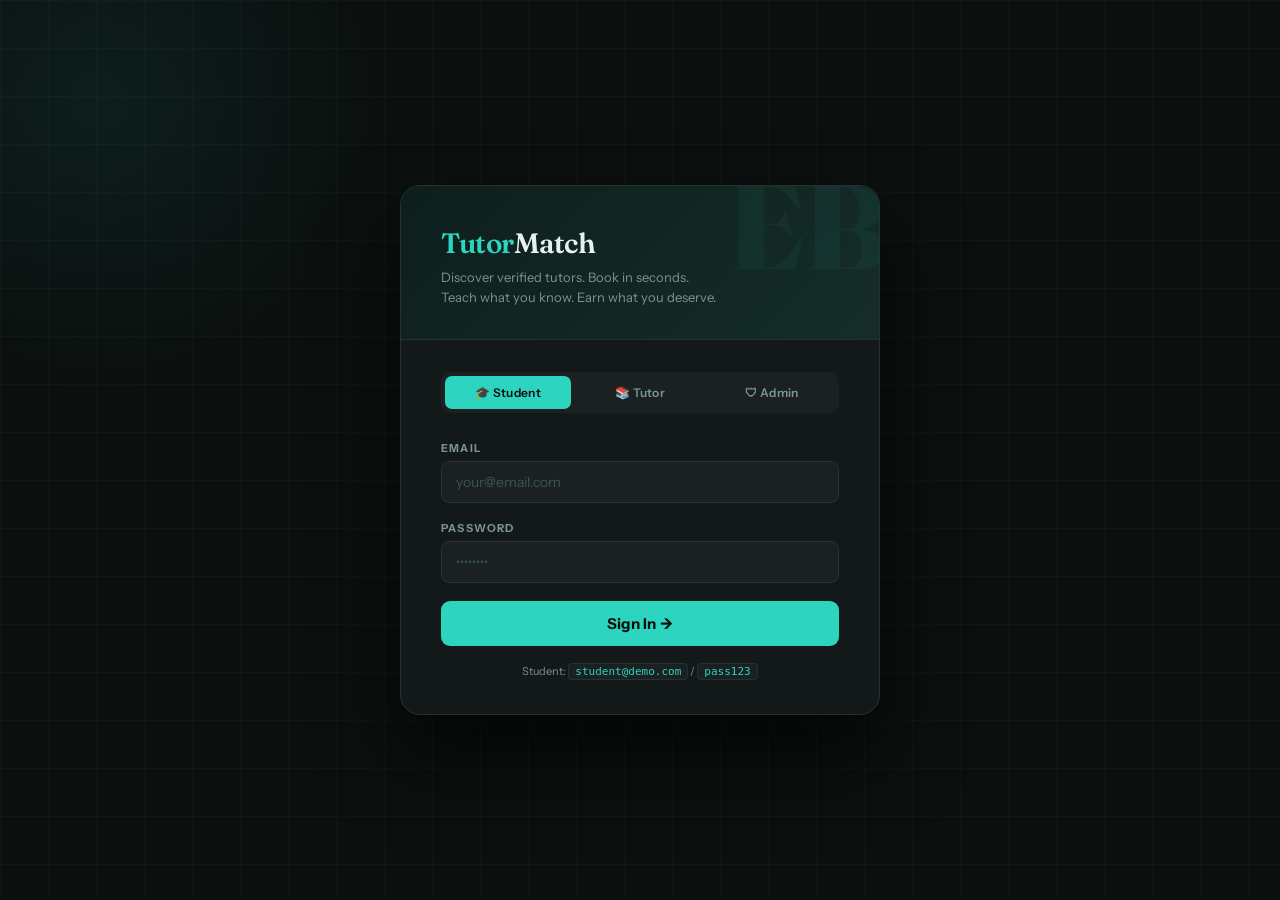
==== commit f7f73023: "Add login, student, tutor, and admin screens" ====
--- a/frontend/index.html
+++ b/frontend/index.html
@@ -11,10 +11,279 @@
 
 <body>
 
-<!-- KEEP ALL YOUR HTML BODY EXACTLY SAME -->
-<!-- (DO NOT CHANGE ANYTHING INSIDE BODY) -->
-
-<!-- 👇 ADD THIS AT VERY BOTTOM -->
+
+<!-- ══════════════════════════════════════════
+     LOGIN SCREEN
+══════════════════════════════════════════ -->
+<div id="loginScreen" class="screen active">
+  <div class="login-box">
+    <div class="login-hero">
+      <div class="login-logo">Tutor<span>Match</span></div>
+      <div class="login-tagline">Discover verified tutors. Book in seconds.<br>Teach what you know. Earn what you deserve.</div>
+    </div>
+    <div class="login-body">
+      <div class="role-tabs" id="roleTabs">
+        <button class="role-tab on" onclick="setRole('student',this)">🎓 Student</button>
+        <button class="role-tab"   onclick="setRole('tutor',this)">📚 Tutor</button>
+        <button class="role-tab"   onclick="setRole('admin',this)">🛡 Admin</button>
+      </div>
+      <div class="field">
+        <label>Email</label>
+        <input id="lEmail" type="email" placeholder="your@email.com" autocomplete="email">
+       
+      </div>
+      <div class="field">
+        <label>Password</label>
+        <input id="lPass" type="password" placeholder="••••••••" autocomplete="current-password">
+      </div>
+      <button class="btn-main" onclick="doLogin()">Sign In →</button>
+      <div class="login-demo" id="loginDemo">
+        Student: <code>student@demo.com</code> / <code>pass123</code>
+      </div>
+    </div>
+  </div>
+</div>
+
+<!-- ══════════════════════════════════════════
+     STUDENT SCREEN
+══════════════════════════════════════════ -->
+<div id="studentScreen" class="screen">
+  <div class="app-shell">
+    <div class="topbar">
+      <div class="topbar-logo">Tutor<span>Match</span></div>
+      <span class="topbar-role">Student</span>
+      <div class="topbar-right">
+        <span class="topbar-user" id="stu-username"></span>
+        <button class="btn-logout" onclick="doLogout()">Sign out</button>
+      </div>
+    </div>
+    <div class="app-body">
+      <div class="sidebar">
+        <button class="nav-btn on" onclick="stuTab('browse',this)"><span class="ni">🔍</span> Browse Tutors</button>
+        <button class="nav-btn"   onclick="stuTab('bookings',this)"><span class="ni">📅</span> My Bookings</button>
+        <button class="nav-btn"   onclick="stuTab('sprofile',this)"><span class="ni">👤</span> Profile</button>
+      </div>
+      <div class="content">
+
+        <!-- Browse -->
+        <div class="tab-pane on" id="stu-browse">
+          <div class="ph">
+            <h1>Find a Tutor</h1>
+            <p>All tutors are verified by our admin team before appearing here.</p>
+          </div>
+          <div class="stats" id="stu-stats"></div>
+          <div class="tutor-grid" id="tutorGrid"></div>
+        </div>
+
+        <!-- My Bookings -->
+        <div class="tab-pane" id="stu-bookings">
+          <div class="ph"><h1>My Bookings</h1><p>Track all your scheduled sessions.</p></div>
+          <div class="tbl-wrap">
+            <table>
+              <thead><tr><th>Tutor</th><th>Subject</th><th>Date</th><th>Time</th><th>Notes</th><th>Status</th><th></th></tr></thead>
+              <tbody id="stuBookTbl"></tbody>
+            </table>
+          </div>
+        </div>
+
+        <!-- Profile -->
+        <div class="tab-pane" id="stu-sprofile">
+          <div class="ph"><h1>My Profile</h1></div>
+          <div class="profile-card">
+            <div class="profile-top">
+              <div class="profile-ava" id="stu-pava"></div>
+              <div><div class="profile-name" id="stu-pname"></div><div class="profile-role">Student Account</div></div>
+            </div>
+            <div class="two-col">
+              <div class="field"><label>Full Name</label><input id="stu-p-name" placeholder="Your name"></div>
+              <div class="field"><label>Email</label><input id="stu-p-email" disabled></div>
+            </div>
+            <button class="btn-save" onclick="saveStuProfile()">Save Changes</button>
+          </div>
+        </div>
+
+      </div>
+    </div>
+  </div>
+</div>
+
+<!-- ══════════════════════════════════════════
+     TUTOR SCREEN
+══════════════════════════════════════════ -->
+<div id="tutorScreen" class="screen">
+  <div class="app-shell">
+    <div class="topbar">
+      <div class="topbar-logo">Tutor<span>Match</span></div>
+      <span class="topbar-role">Tutor</span>
+      <div class="topbar-right">
+        <span class="topbar-user" id="tut-username"></span>
+        <button class="btn-logout" onclick="doLogout()">Sign out</button>
+      </div>
+    </div>
+    <div class="app-body">
+      <div class="sidebar">
+        <button class="nav-btn on" onclick="tutTab('tdash',this)"><span class="ni">📊</span> Dashboard</button>
+        <button class="nav-btn"   onclick="tutTab('tprofile',this)"><span class="ni">👤</span> My Profile</button>
+        <button class="nav-btn"   onclick="tutTab('tsessions',this)"><span class="ni">📅</span> Sessions</button>
+      </div>
+      <div class="content">
+
+        <!-- Dashboard -->
+        <div class="tab-pane on" id="tut-tdash">
+          <div class="ph"><h1 id="tut-welcome"></h1><p>Here's your session overview.</p></div>
+          <div id="tut-banner"></div>
+          <div class="stats" id="tut-stats"></div>
+          <div class="ph" style="margin-bottom:16px;"><h1 style="font-size:20px">Upcoming Sessions</h1></div>
+          <div class="tbl-wrap">
+            <table>
+              <thead><tr><th>Student</th><th>Date</th><th>Time</th><th>Notes</th><th>Status</th></tr></thead>
+              <tbody id="tutDashTbl"></tbody>
+            </table>
+          </div>
+        </div>
+
+        <!-- Profile -->
+        <div class="tab-pane" id="tut-tprofile">
+          <div class="ph"><h1>Tutor Profile</h1><p>Complete all fields and submit for admin verification.</p></div>
+          <div class="profile-card" style="max-width:700px">
+            <div class="profile-top">
+              <div class="profile-ava" id="tut-pava"></div>
+              <div>
+                <div class="profile-name" id="tut-pname"></div>
+                <div style="margin-top:6px" id="tut-pbadge"></div>
+              </div>
+            </div>
+            <div class="two-col">
+              <div class="field"><label>Full Name</label><input id="tp-name" placeholder="Dr. Jane Smith"></div>
+              <div class="field"><label>Subject / Expertise</label><input id="tp-subject" placeholder="e.g. Mathematics, Physics"></div>
+            </div>
+            <div class="two-col">
+              <div class="field"><label>Hourly Rate (₹)</label><input id="tp-rate" type="number" placeholder="600"></div>
+              <div class="field"><label>Experience (years)</label><input id="tp-exp" type="number" placeholder="4"></div>
+            </div>
+            <div class="field"><label>Qualifications</label><input id="tp-qual" placeholder="e.g. M.Sc Mathematics, B.Ed"></div>
+            <div class="field">
+              <label>Bio (tell students about yourself)</label>
+              <textarea id="tp-bio" rows="3" placeholder="Describe your teaching approach, background, achievements…"></textarea>
+            </div>
+            <div class="field">
+              <label>Available Time Slots</label>
+              <div class="slot-grid" id="slotGrid"></div>
+            </div>
+            <button class="btn-save" onclick="saveTutorProfile()">Save & Submit for Review</button>
+          </div>
+        </div>
+
+        <!-- Sessions -->
+        <div class="tab-pane" id="tut-tsessions">
+          <div class="ph"><h1>All Sessions</h1></div>
+          <div class="tbl-wrap">
+            <table>
+              <thead><tr><th>Student</th><th>Subject</th><th>Date</th><th>Time</th><th>Notes</th><th>Status</th></tr></thead>
+              <tbody id="tutAllTbl"></tbody>
+            </table>
+          </div>
+        </div>
+
+      </div>
+    </div>
+  </div>
+</div>
+
+<!-- ══════════════════════════════════════════
+     ADMIN SCREEN
+══════════════════════════════════════════ -->
+<div id="adminScreen" class="screen">
+  <div class="app-shell">
+    <div class="topbar">
+      <div class="topbar-logo">Tutor<span>Match</span></div>
+      <span class="topbar-role" style="background:rgba(245,158,11,.1);color:var(--amber);border-color:rgba(245,158,11,.25)">Admin</span>
+      <div class="topbar-right">
+        <button class="btn-logout" onclick="doLogout()">Sign out</button>
+      </div>
+    </div>
+    <div class="app-body">
+      <div class="sidebar">
+        <button class="nav-btn on" onclick="admTab('aqueue',this)"><span class="ni">✅</span> Validation Queue</button>
+        <button class="nav-btn"   onclick="admTab('atutors',this)"><span class="ni">👥</span> All Tutors</button>
+        <button class="nav-btn"   onclick="admTab('abookings',this)"><span class="ni">📋</span> All Bookings</button>
+      </div>
+      <div class="content">
+
+        <!-- Queue -->
+        <div class="tab-pane on" id="adm-aqueue">
+          <div class="ph"><h1>Validation Queue</h1><p>Review and approve tutor applications before they appear to students.</p></div>
+          <div id="queueList"></div>
+        </div>
+
+        <!-- Tutors -->
+        <div class="tab-pane" id="adm-atutors">
+          <div class="ph"><h1>All Tutors</h1></div>
+          <div class="tbl-wrap">
+            <table>
+              <thead><tr><th>Name</th><th>Subject</th><th>Rate</th><th>Exp</th><th>Status</th><th>Bookings</th></tr></thead>
+              <tbody id="admTutTbl"></tbody>
+            </table>
+          </div>
+        </div>
+
+        <!-- Bookings -->
+        <div class="tab-pane" id="adm-abookings">
+          <div class="ph"><h1>All Bookings</h1></div>
+          <div class="tbl-wrap">
+            <table>
+              <thead><tr><th>Student</th><th>Tutor</th><th>Subject</th><th>Date</th><th>Time</th><th>Status</th></tr></thead>
+              <tbody id="admBookTbl"></tbody>
+            </table>
+          </div>
+        </div>
+
+      </div>
+    </div>
+  </div>
+</div>
+
+<!-- ══════════════════════════════════════════
+     BOOKING MODAL
+══════════════════════════════════════════ -->
+<div class="overlay" id="bookModal">
+  <div class="modal">
+    <div class="modal-head">
+      <div class="modal-title">Book a Session</div>
+      <button class="modal-close" onclick="closeModal()">×</button>
+    </div>
+    <div class="modal-body">
+      <div class="modal-tutor-strip">
+        <div class="ava" id="m-ava" style="width:42px;height:42px;font-size:15px;"></div>
+        <div class="modal-tutor-info">
+          <div class="name" id="m-name"></div>
+          <div class="sub"  id="m-sub"></div>
+        </div>
+        <div class="modal-rate">
+          <div class="amt" id="m-rate"></div>
+          <div class="lbl">per hour</div>
+        </div>
+      </div>
+      <div class="two-col">
+        <div class="field">
+          <label>Date</label>
+          <input id="bk-date" type="date">
+        </div>
+        <div class="field">
+          <label>Time Slot</label>
+          <select id="bk-time"><option value="">Select slot…</option></select>
+        </div>
+      </div>
+      <div class="field">
+        <label>Topic / Notes</label>
+        <textarea id="bk-notes" rows="3" placeholder="What would you like to cover?"></textarea>
+      </div>
+      <button class="btn-main" onclick="confirmBook()">Confirm Booking →</button>
+    </div>
+  </div>
+</div>
+
+<div id="toast"></div>
 <script type="module" src="js/app.js"></script>
 
 </body>
